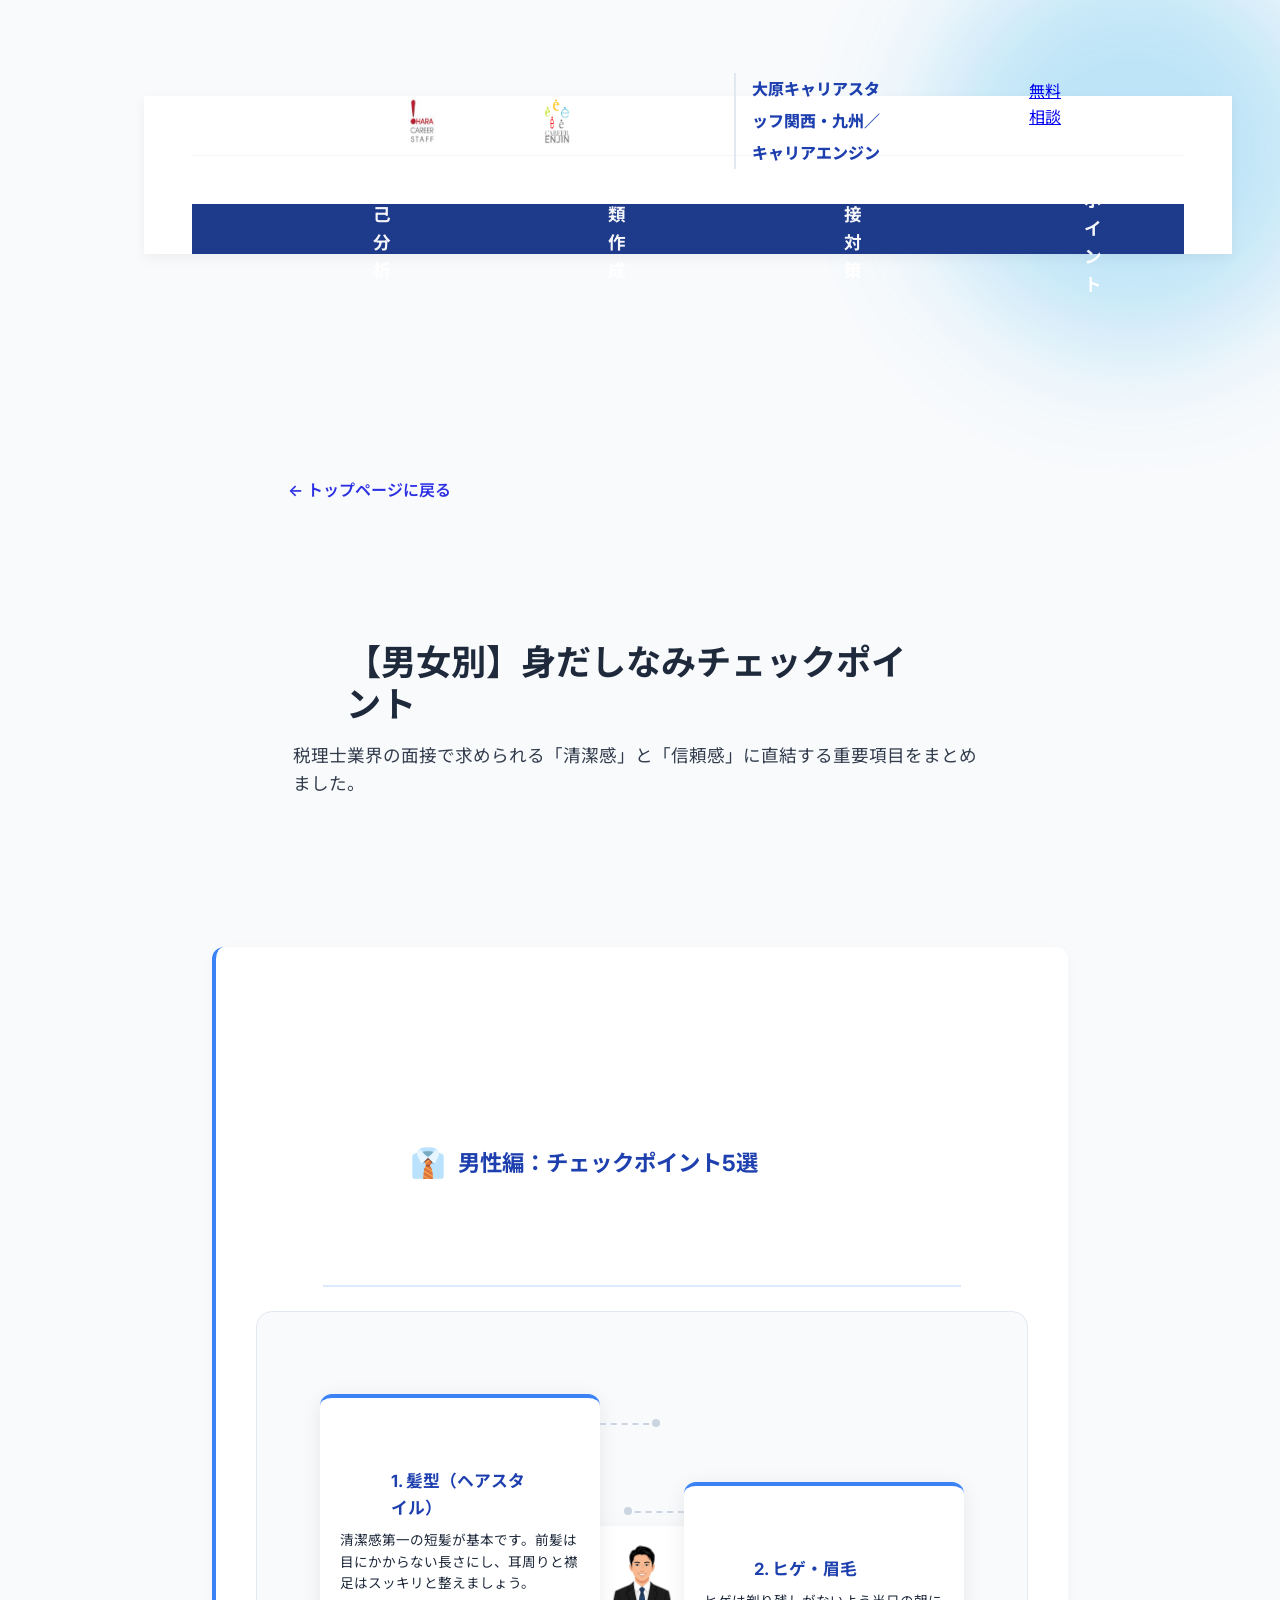
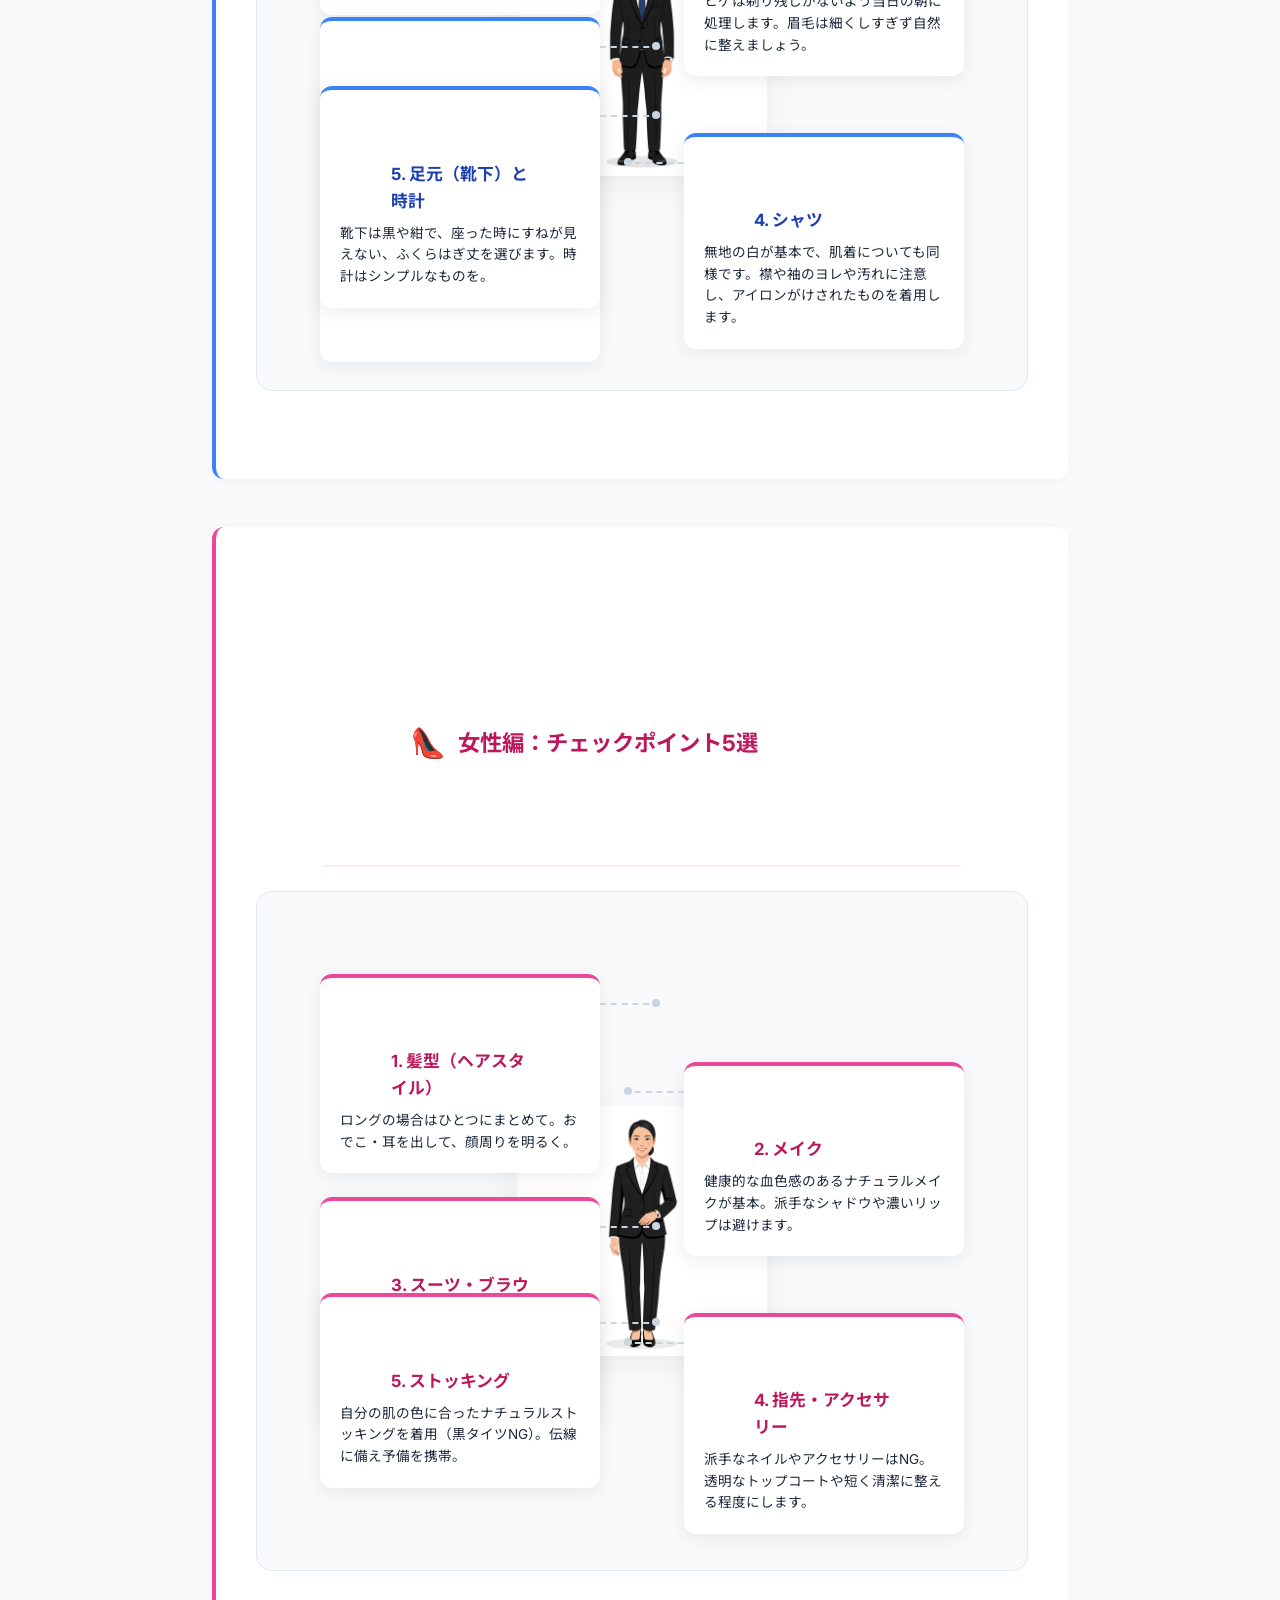
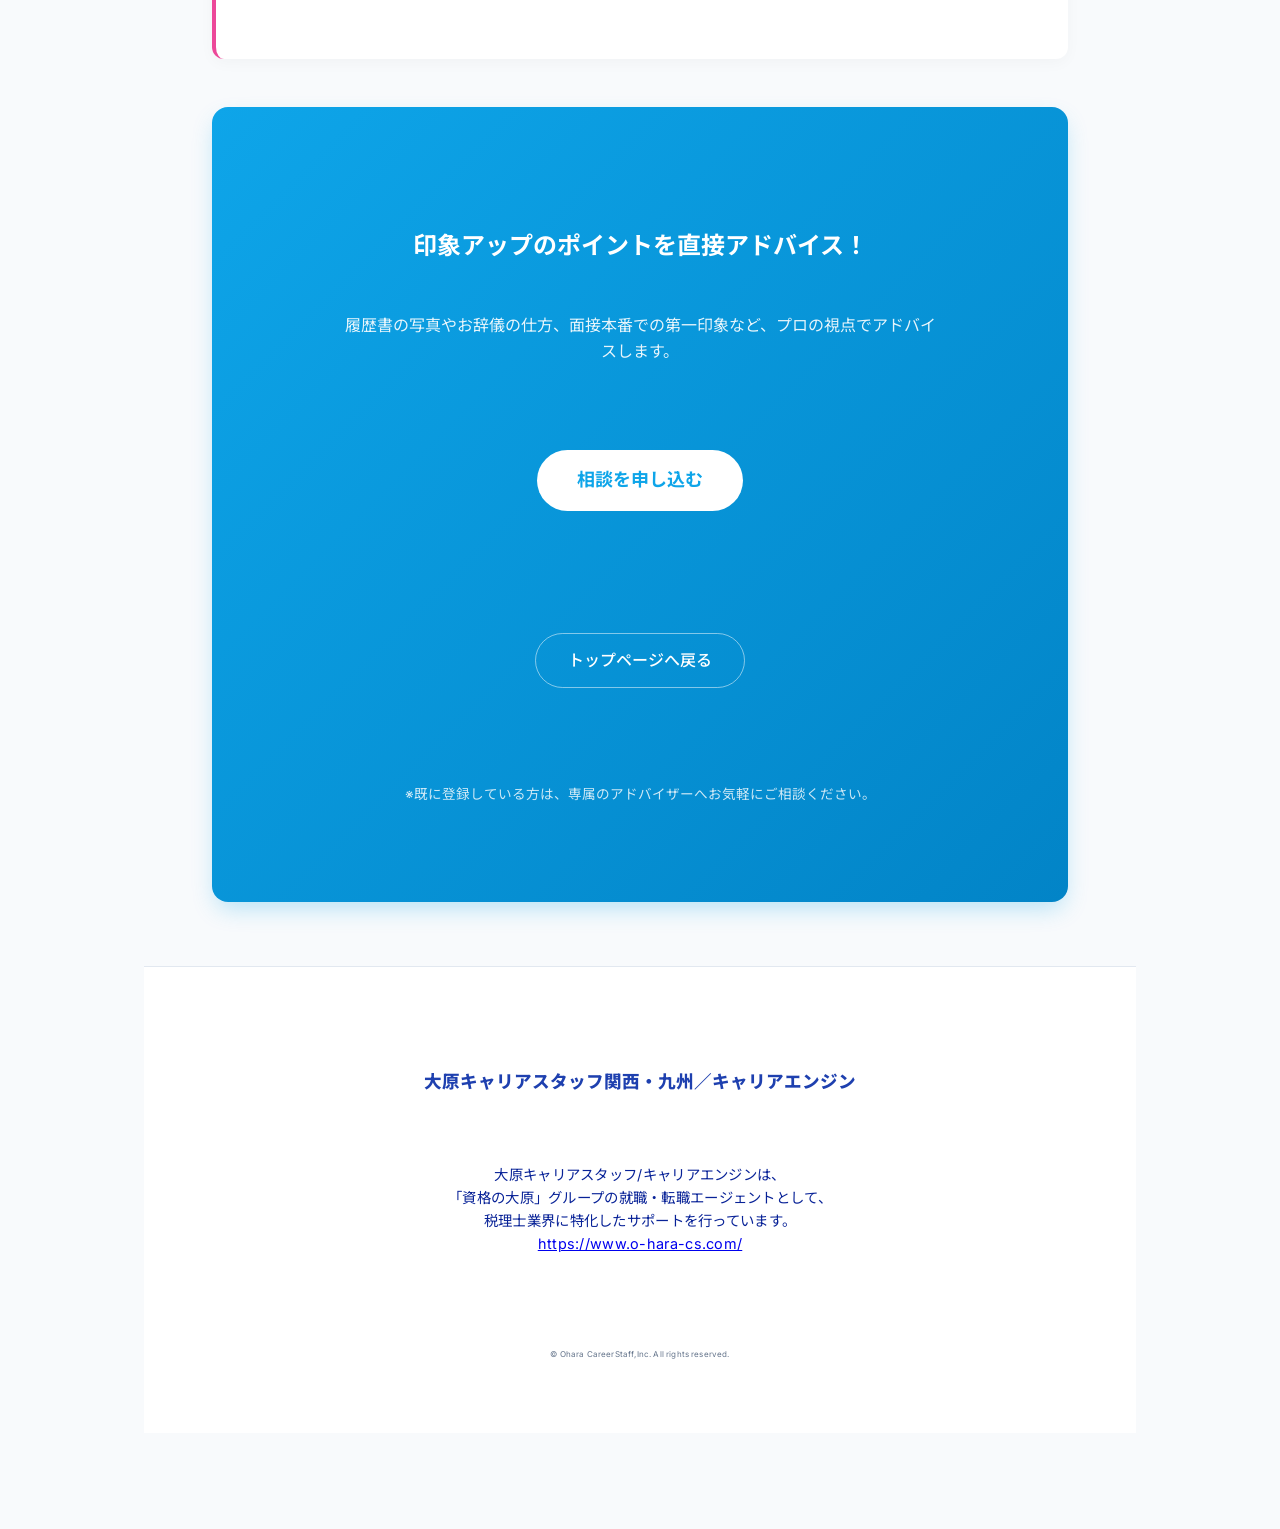
==== grooming.html @ 2c07eebb "Revert "202604161621" This reverts commit e766075e49c76f98f8f8d88856b44c8e5bce821a." ====
<!DOCTYPE html>
<html lang="ja">

<head>
    <meta charset="UTF-8">
    <meta name="viewport" content="width=device-width, initial-scale=1.0">
    <title>男女別の身だしなみチェックポイント | 大原キャリアスタッフ関西・九州／キャリアエンジン</title>
    <link rel="preconnect" href="https://fonts.googleapis.com">
    <link rel="preconnect" href="https://fonts.gstatic.com" crossorigin>
    <link
        href="https://fonts.googleapis.com/css2?family=Inter:wght@400;500;600;700&family=Noto+Sans+JP:wght@400;500;700&display=swap"
        rel="stylesheet">
    <link rel="stylesheet" href="styles.css">
    <style>
        .back-link {
            display: inline-flex;
            align-items: center;
            color: #1619e0;
            text-decoration: none;
            font-weight: 600;
            margin-bottom: 2rem;
            opacity: 0.9;
            transition: opacity 0.2s, transform 0.2s;
        }

        .back-link:hover {
            opacity: 1;
            transform: translateX(-5px);
        }

        .detail-section {
            padding: 2.5rem;
            background: #fff;
            border-radius: 12px;
            margin-bottom: 2rem;
            border-left: 4px solid var(--accent);
            box-shadow: 0 4px 15px rgba(0, 0, 0, 0.03);
            transition: transform 0.3s ease;
        }

        .detail-section:hover {
            transform: translateY(-3px);
            box-shadow: 0 10px 25px rgba(0, 0, 0, 0.05);
        }

        .detail-section h3 {
            font-size: 1.4rem;
            color: var(--primary-dark);
            margin-bottom: 1.5rem;
            border-bottom: 2px solid #f1f5f9;
            padding-bottom: 0.75rem;
            display: flex;
            align-items: center;
        }

        .detail-point {
            margin-bottom: 1.5rem;
            padding: 1.25rem;
            background: #f8fafc;
            border-radius: 8px;
            border: 1px solid #e2e8f0;
        }

        .detail-point h4 {
            color: var(--primary);
            font-size: 1.1rem;
            margin-bottom: 0.5rem;
            display: flex;
            align-items: center;
        }

        .detail-point p {
            font-size: 0.95rem;
            color: var(--text-main);
            margin-bottom: 0;
            line-height: 1.6;
            padding-left: 1.5rem;
        }

        /* Gender Specific Colors */
        .male-section {
            border-left-color: #3b82f6;
        }

        .male-section h3 {
            color: #1e40af;
            border-bottom-color: #dbeafe;
        }

        .male-section .detail-point h4 {
            color: #2563eb;
        }

        .female-section {
            border-left-color: #ec4899;
        }

        .female-section h3 {
            color: #be185d;
            border-bottom-color: #fce7f3;
        }

        .female-section .detail-point h4 {
            color: #db2777;
        }
    </style>
</head>

<body>
    <nav class="navbar">
        <div class="nav-top">
           <div class="nav-container">
                <div class="nav-branding">
                    <a href="index.html" class="nav-logo">
                        <div class="nav-logos">
                           <img src="o-haracs.png" alt="大原キャリアスタッフ" class="header-logo">
                            <img src="career-enjin.png" alt="キャリアエンジン" class="header-logo">
                        </div>
                        <span class="nav-logo-text">大原キャリアスタッフ関西・九州／キャリアエンジン</span>
                    </a>
                </div>
                <div class="nav-actions">
                    <a href="https://www.o-hara-cs.com/system/contact/" class="nav-cta">無料相談</a>
                    <button class="nav-toggle" id="nav-toggle" aria-label="メニューを開く">
                        <span></span>
                        <span></span>
                        <span></span>
                    </button>
                </div>
            </div>
        </div>
        <div class="nav-main-bar">
            <div class="nav-container">
                <ul class="nav-links" id="nav-links">
                    <li><a href="index.html#self-analysis">自己分析</a></li>
                    <li><a href="index.html#document-prep">書類作成</a></li>
                    <li><a href="index.html#interview-prep">面接対策</a></li>
                    <li><a href="index.html#rejection-reasons">NGポイント</a></li>
                </ul>
            </div>
        </div>
        <div class="nav-overlay" id="nav-overlay"></div>
    </nav>

    <header class="hero" style="padding-top: 4rem; padding-bottom: 6rem;">
        <div class="hero-content" style="text-align: left;">
            <a href="index.html" class="back-link">&larr; トップページに戻る</a>
            <h1 style="font-size: 2.2rem;">【男女別】身だしなみチェックポイント</h1>
            <p style="font-size: 1.1rem; opacity: 0.9; margin-top: 1rem;">税理士業界の面接で求められる「清潔感」と「信頼感」に直結する重要項目をまとめました。</p>
        </div>
        <div class="hero-bg-shapes">
            <div class="shape shape-1" style="background: rgba(14, 165, 233, 0.25);"></div>
        </div>
    </header>

    <main class="container">

        <!-- Male Grooming Section -->
        <section class="detail-section male-section fade-in">
            <h3><span style="font-size: 1.8rem; margin-right: 0.75rem;">👔</span> 男性編：チェックポイント5選</h3>

            <div class="grooming-diagram-container">
                <div class="grooming-diagram-image">
                    <img src="images/male_grooming.png" alt="男性の身だしなみ">
                </div>

                <div class="diagram-point male-point point-left m-hair">
                    <h4>1. 髪型（ヘアスタイル）</h4>
                    <p>清潔感第一の短髪が基本です。前髪は目にかからない長さにし、耳周りと襟足はスッキリと整えましょう。</p>
                </div>

                <div class="diagram-point male-point point-right m-face">
                    <h4>2. ヒゲ・眉毛</h4>
                    <p>ヒゲは剃り残しがないよう当日の朝に処理します。眉毛は細くしすぎず自然に整えましょう。</p>
                </div>

                <div class="diagram-point male-point point-left m-suit">
                    <h4>3. スーツ・ネクタイ</h4>
                    <p>紺やグレーの落ち着いた色。ネクタイは青系やエンジ系を選ぶと真面目な印象を与えられます。<br>
                        <small
                            style="color: #475569; display: block; margin-top: 0.5rem; border-top: 1px dashed #cbd5e1; padding-top: 0.5rem;">※「クールビズ可」の場合、ノーネクタイでもOKですが、念のためジャケットは手に持って訪問するのが無難です。</small>
                    </p>
                </div>

                <div class="diagram-point male-point point-right m-shirt">
                    <h4>4. シャツ</h4>
                    <p>無地の白が基本で、肌着についても同様です。襟や袖のヨレや汚れに注意し、アイロンがけされたものを着用します。</p>
                </div>

                <div class="diagram-point male-point point-left m-shoes">
                    <h4>5. 足元（靴下）と時計</h4>
                    <p>靴下は黒や紺で、座った時にすねが見えない、ふくらはぎ丈を選びます。時計はシンプルなものを。</p>
                </div>
            </div>
        </section>

        <!-- Female Grooming Section -->
        <section class="detail-section female-section fade-in">
            <h3><span style="font-size: 1.8rem; margin-right: 0.75rem;">👠</span> 女性編：チェックポイント5選</h3>

            <div class="grooming-diagram-container">
                <div class="grooming-diagram-image">
                    <img src="images/female_grooming.png" alt="女性の身だしなみ">
                </div>

                <div class="diagram-point female-point point-left f-hair">
                    <h4>1. 髪型（ヘアスタイル）</h4>
                    <p>ロングの場合はひとつにまとめて。おでこ・耳を出して、顔周りを明るく。</p>
                </div>

                <div class="diagram-point female-point point-right f-makeup">
                    <h4>2. メイク</h4>
                    <p>健康的な血色感のあるナチュラルメイクが基本。派手なシャドウや濃いリップは避けます。</p>
                </div>

                <div class="diagram-point female-point point-left f-suit">
                    <h4>3. スーツ・ブラウス</h4>
                    <p>黒、紺、グレー系。ブラウスは白の無地で、お辞儀の際に胸元が開きすぎないよう注意します。</p>
                </div>

                <div class="diagram-point female-point point-right f-hands">
                    <h4>4. 指先・アクセサリー</h4>
                    <p>派手なネイルやアクセサリーはNG。透明なトップコートや短く清潔に整える程度にします。</p>
                </div>

                <div class="diagram-point female-point point-left f-shoes">
                    <h4>5. ストッキング</h4>
                    <p>自分の肌の色に合ったナチュラルストッキングを着用（黒タイツNG）。伝線に備え予備を携帯。</p>
                </div>
            </div>
        </section>

        <div class="cta-section fade-in" style="margin-top: 3rem;">
            <div class="cta-content">
                <h3>印象アップのポイントを直接アドバイス！</h3>
                <p>履歴書の写真やお辞儀の仕方、面接本番での第一印象など、プロの視点でアドバイスします。</p>
                <div class="cta-button-group">
                    <a href="https://www.o-hara-cs.com/system/contact/" class="cta-button"
                        style="text-decoration: none; display: inline-block;">相談を申し込む</a>
                    <a href="index.html" class="cta-button-subtle">トップページへ戻る</a>
                </div>
                <p style="font-size: 0.85rem; margin-top: 1.25rem; opacity: 0.8;">※既に登録している方は、専属のアドバイザーへお気軽にご相談ください。</p>
            </div>
        </div>
    </main>

    <footer class="site-footer">
        <div class="footer-content">
            <a href="index.html" class="footer-logo">大原キャリアスタッフ関西・九州／キャリアエンジン</a>
            <p class="message">大原キャリアスタッフ/キャリアエンジンは、<br>
                「資格の大原」グループの就職・転職エージェントとして、<br>
                税理士業界に特化したサポートを行っています。<br>
                <a href="https://www.o-hara-cs.com/">https://www.o-hara-cs.com/</a></p>
                <br>
            <p class="copyright">&copy; Ohara CareerStaff,Inc. All rights reserved.</p>
        </div>
    </footer>

    <script>
        document.addEventListener('DOMContentLoaded', () => {
            // Navigation Toggle Logic
            const navToggle = document.getElementById('nav-toggle');
            const navLinks = document.getElementById('nav-links');
            const navOverlay = document.getElementById('nav-overlay');

            const toggleMenu = () => {
                navToggle.classList.toggle('active');
                navLinks.classList.toggle('active');
                navOverlay.classList.toggle('active');
                document.body.style.overflow = navLinks.classList.contains('active') ? 'hidden' : '';
            };

            if (navToggle) {
                navToggle.addEventListener('click', toggleMenu);
                navOverlay.addEventListener('click', toggleMenu);

                document.querySelectorAll('.nav-links a').forEach(link => {
                    link.addEventListener('click', () => {
                        if (navLinks.classList.contains('active')) {
                            toggleMenu();
                        }
                    });
                });
            }

            const observerOptions = { root: null, rootMargin: '0px', threshold: 0.1 };
            const observer = new IntersectionObserver((entries, observer) => {
                entries.forEach(entry => {
                    if (entry.isIntersecting) {
                        entry.target.classList.add('visible');
                        observer.unobserve(entry.target);
                    }
                });
            }, observerOptions);

            document.querySelectorAll('.fade-in').forEach(element => {
                observer.observe(element);
            });
        });
    </script>
</body>

</html>
---- styles.css ----
:root {
    --primary: #1e3a8a;
    /* Deep Blue */
    --primary-light: #3b82f6;
    --primary-dark: #1e40af;
    --secondary: #f1f5f9;
    --text-main: #1e293b;
    --text-muted: #64748b;
    --bg-color: #f8fafc;
    --card-bg: #ffffff;
    --accent: #0ea5e9;
    /* Sky Blue */
    --accent-hover: #0284c7;
    --nav-height: 70px;
    --nav-bg: rgba(255, 255, 255, 0.9);
}

html {
    scroll-behavior: smooth;
    scroll-padding-top: 140px;
}

* {
    /* margin: 0; */
    margin: 3em;
    padding: 0;
    box-sizing: border-box;
}

body {
    font-family: 'Inter', 'Noto Sans JP', sans-serif;
    background-color: var(--bg-color);
    color: var(--text-main);
    line-height: 1.6;
    overflow-x: hidden;
}

/* Navigation */
.navbar {
    position: sticky;
    top: 0;
    width: 100%;
    z-index: 1000;
    background: white;
    box-shadow: 0 4px 12px rgba(0, 0, 0, 0.05);
}

.nav-top {
    background: var(--nav-bg);
    backdrop-filter: blur(12px);
    -webkit-backdrop-filter: blur(12px);
    border-bottom: 1px solid rgba(226, 232, 240, 0.4);
    height: 60px;
}

.nav-container {
    width: 100%;
    max-width: 1200px;
    width: 100%;
    margin: 0 auto;
    padding: 0 1.5rem;
    height: 50px;
    display: flex;
    justify-content: space-between;
    align-items: center;
}

.nav-actions {
    display: flex;
    align-items: center;
    gap: 1rem;
    margin-left: auto;
}

.nav-main-bar {
    background: var(--primary);
}

.nav-branding {
    display: flex;
    align-items: center;
    flex: 0 1 auto;
}

.nav-cta {
    margin-left: auto;
    /* font-size: 0.8rem; */
}

.nav-logo {
    display: flex;
    align-items: center;
    gap: 1.25rem;
    font-size: 1rem;
    font-weight: 800;
    color: var(--primary-dark);
    text-decoration: none;
    letter-spacing: 0em;
    line-height: 2;
}

.nav-logo-text {
    border-left: 2px solid #e2e8f0;
    padding-left: 1rem;
}

@media (max-width: 480px) {
    .nav-logo {
        font-size: 0.4rem;
        white-space: normal;
        line-height: 1.2;
    }
}

.nav-links {
    display: flex;
    justify-content: space-between;
    /* これが「均等配置」のキモです */
    width: 100%;
    /* 親要素の幅いっぱいに広げます */
    padding: 0;
    /* 余計な余白があればリセット */
    list-style: none;
    align-items: center;
}

.nav-links li {
    flex: 1;
    /* 各項目が同じ幅を分け合います */
    text-align: center;
    /* 文字を各エリアの真ん中に寄せます */
}

.nav-links a {
    text-decoration: none;
    color: white;
    font-size: 0.2rem;
    font-weight: 700;
    padding: 0.8rem 0;
    transition: all 0.2s;
    opacity: 0.95;
    display: block;
}

.nav-links a:hover {
    color: var(--accent);
    opacity: 1;
}

.nav-cta {
    background: #f8fafc color: #0ea5e9;
    /* padding: 0.3rem 1.25rem; */
    padding: 0;
    /* border-radius: 9999px; */
    opacity: 1;
    /* box-shadow: 0 4px 12px rgba(196, 215, 224, 0.2); */
}

.nav-cta:hover {
    background: var(--accent-hover);
    transform: translateY(-1px);
    box-shadow: 0 6px 15px rgba(14, 165, 233, 0.3);
}

.nav-logos {
    display: flex;
    align-items: center;
    gap: 0.75rem;
}

.header-logo {
    height: 48px;
    width: auto;
    object-fit: contain;
}

@media (max-width: 900px) {
    .nav-branding {
        padding: 8px 0;
    }

    .nav-logo {
        flex-direction: column;
        align-items: flex-start;
        gap: 0.5rem;
        font-size: 0.9rem;
    }

    .nav-logo-text {
        border-left: none;
        padding-left: 0;
        line-height: 1.3;
    }

    .header-logo {
        height: 32px;
    }

    .nav-links {
        gap: 1.5rem;
        justify-content: flex-start;
        overflow-x: auto;
        white-space: nowrap;
        padding: 0 1rem;
        -webkit-overflow-scrolling: touch;
        scrollbar-width: none;
    }

    .nav-links::-webkit-scrollbar {
        display: none;
    }

    .nav-links a {
        font-size: 0.1rem;
        padding: 0.5rem 0;
    }
}

/* Mobile Toggle */
.nav-toggle {
    display: none;
    background: none;
    border: none;
    cursor: pointer;
    padding: 0.5rem;
    z-index: 1100;
}

.nav-toggle span {
    display: block;
    width: 24px;
    height: 2px;
    background-color: var(--primary-dark);
    margin: 5px 0;
    transition: all 0.3s ease;
}

.nav-toggle.active span:nth-child(1) {
    transform: translateY(7px) rotate(45deg);
}

.nav-toggle.active span:nth-child(2) {
    opacity: 0;
}

.nav-toggle.active span:nth-child(3) {
    transform: translateY(-7px) rotate(-45deg);
}

@media (max-width: 900px) {
    .nav-toggle {
        display: none;
        /* Hide toggle since nav is persistent */
    }

    .nav-links {
        /* Reset drawer styles to allow horizontal bar */
        position: static;
        width: 100%;
        max-width: none;
        height: auto;
        background: transparent;
        flex-direction: row;
        box-shadow: none;
        padding: 0;
        gap: 1.5rem;
        opacity: 1;
        transform: none;
        transition: none;
    }

    .nav-links li {
        width: auto;
        margin: 0;
        opacity: 1;
        transform: none;
    }
}

.site-intro-label {
    display: inline-block;
    background: #eff6ff;
    color: #1e3a8a;
    /* 変数を使わずに直接色を入れてみて動くか試す */
    padding: 0.5rem 1.25rem;
    border-radius: 999px;
    /* ここに閉じカッコ } があるか確認！ */
}

/* Staggered animation for links */
.nav-links.active li:nth-child(1) {
    transition-delay: 0.1s;
}

.nav-links.active li:nth-child(2) {
    transition-delay: 0.15s;
}

.nav-links.active li:nth-child(3) {
    transition-delay: 0.2s;
}

.nav-links.active li:nth-child(4) {
    transition-delay: 0.25s;
}

.nav-links.active li:nth-child(5) {
    transition-delay: 0.3s;
}

.nav-links a {
    font-size: 1.1rem;
    display: block;
    padding: 0.5rem;
}

.nav-cta {
    display: inline-block;
    margin-top: 1rem;
}

.nav-overlay {
    position: fixed;
    top: 0;
    left: 0;
    width: 100%;
    height: 100vh;
    background: rgba(15, 23, 42, 0.5);
    backdrop-filter: blur(4px);
    opacity: 0;
    visibility: hidden;
    transition: all 0.3s ease;
    z-index: 1040;
}

.nav-overlay.active {
    opacity: 1;
    visibility: visible;
}
}

/* Hero Section */
.hero {
    position: relative;
    background: linear-gradient(135deg, var(--primary) 0%, #1e293b 100%);
    color: white;
    padding: 40rem 2rem；
        /* Increased significantly to 18rem to fully clear header */
        text-align: center;
    overflow: hidden;
    padding-top: 40rem !important;
    padding-bottom: 20rem !important;
}

.hero-content {
    position: relative;
    z-index: 2;
    max-width: 800px;
    margin: 0 auto;
    text-align: center;
    padding-top: 4rem
}

.badge {
    display: inline-block;
    background: rgba(255, 255, 255, 0.15);
    backdrop-filter: blur(10px);
    padding: 0.5rem 1rem;
    border-radius: 9999px;
    font-size: 0.875rem;
    font-weight: 600;
    margin-bottom: 1.5rem;
    letter-spacing: 0.05em;
    border: 1px solid rgba(255, 255, 255, 0.2);
}

.hero h1 {
    font-size: 2.8rem;
    font-weight: 700;
    margin-bottom: 0.75rem;
    line-height: 1.2;
}

.hero-subtitle {
    font-size: 1.15rem;
    font-weight: 500;
    opacity: 0.95;
    max-width: 800px;
    margin: 0 auto;
    letter-spacing: 0.02em;
}

.site-intro-section {
    background: var(--card-bg);
    border-radius: 20px;
    padding: 3rem 3rem;
    margin-bottom: 4rem;
    margin-top: 4rem;
    box-shadow: 0 20px 40px -15px rgba(15, 23, 42, 0.08);
    border: 1px solid #e2e8f0;
    text-align: left;
    position: relative;
    overflow: hidden;
}

.site-intro-header {
    margin-bottom: 2.5rem;
}

.site-intro-label {
    display: inline-block;
    background: #eff6ff;
    color: var(--primary-dark);
    padding: 0.5rem 1.25rem;
    border-radius: 9999px;
    font-size: 0.8rem;
    font-weight: 700;
    text-transform: uppercase;
    letter-spacing: 0.15em;
    border: 1px solid #dbeafe;
}

.site-intro-container {
    display: flex;
    align-items: center;
    gap: 4rem;
}

.site-intro-illustration {
    flex: 1;
    position: relative;
    display: flex;
    justify-content: center;
    align-items: center;
}

.site-intro-illustration img {
    max-width: 100%;
    height: auto;
    position: relative;
    z-index: 2;
    filter: drop-shadow(0 10px 20px rgba(0, 0, 0, 0.05));
    border-radius: 12px;
}

.intro-deco-circle {
    position: absolute;
    width: 100%;
    height: 100%;
    background: radial-gradient(circle, rgba(14, 165, 233, 0.12) 0%, rgba(14, 165, 233, 0) 70%);
    border-radius: 50%;
    z-index: 1;
    transform: scale(1.5);
}

.site-intro-body {
    flex: 1.5;
}

.site-intro-heading {
    font-size: 1.6rem;
    font-weight: 800;
    color: var(--primary-dark);
    margin-bottom: 1.25rem;
    line-height: 1.4;
}

.site-intro-text {
    font-size: 0.95rem;
    line-height: 1.8;
    color: var(--text-main);
}

.hero-bg-shapes .shape {
    position: absolute;
    border-radius: 50%;
    filter: blur(60px);
    z-index: 1;
}

.shape-1 {
    background: rgba(59, 130, 246, 0.25);
    /* Chart Blue */
    width: 400px;
    height: 400px;
    top: -100px;
    right: -100px;
}

.shape-2 {
    background: rgba(249, 115, 22, 0.2);
    /* Chart Orange */
    width: 300px;
    height: 300px;
    bottom: -50px;
    left: -50px;
}

/* Container */
.container {
    max-width: 1000px;
    /* Widened slightly for balance */
    margin: -3rem auto 4rem;
    /* Reduced overlap to -3rem to clear hero text */
    padding: 0 1.5rem;
    position: relative;
    z-index: 10;
}

/* Cards */
.card {
    background: var(--card-bg);
    border-radius: 12px;
    padding: 2.5rem;
    margin-bottom: 2rem;
    box-shadow: 0 4px 20px rgba(15, 23, 42, 0.05);
    border: 1px solid #e2e8f0;
    transition: transform 0.3s ease, box-shadow 0.3s ease;
}

.card:hover {
    transform: translateY(-5px);
    box-shadow: 0 20px 25px -5px rgba(0, 0, 0, 0.1), 0 10px 10px -5px rgba(0, 0, 0, 0.04);
}

.card-header {
    display: flex;
    align-items: center;
    margin-bottom: 1rem;
}

.icon-wrapper {
    background: var(--secondary);
    width: 48px;
    height: 48px;
    border-radius: 12px;
    display: flex;
    align-items: center;
    justify-content: center;
    margin-right: 1rem;
    color: var(--primary);
}

.icon-wrapper svg {
    width: 24px;
    height: 24px;
}

.card h2 {
    font-size: 1.5rem;
    font-weight: 700;
    color: var(--primary-dark);
}

.section-desc {
    color: var(--text-muted);
    margin-bottom: 2rem;
    font-size: 1.05rem;
}

/* Steps (Self Analysis) */
.steps {
    display: flex;
    flex-direction: column;
    gap: 1.5rem;
}

.step {
    padding-left: 1.5rem;
    border-left: 3px solid var(--primary-light);
}

.step h3 {
    font-size: 1.125rem;
    color: var(--text-main);
    margin-bottom: 0.5rem;
}

/* Process Flow Diagram (Infographic Style) */
/* Chevron Process Flow Diagram */
.chevron-wrapper {
    background: #ffffff;
    border: 1px solid #e2e8f0;
    border-radius: 12px;
    padding: 2.5rem 1.5rem;
    margin-bottom: 2rem;
    text-align: center;
}

.diagram-title {
    font-size: 1.1rem;
    color: var(--text-main);
    margin-bottom: 2rem;
    font-weight: 700;
}

.chevron-container {
    display: flex;
    max-width: 900px;
    margin: 0 auto;
    gap: 4px;
    /* White gap between steps */
}

.chev-step {
    flex: 1;
    display: flex;
    flex-direction: column;
    justify-content: flex-start;
    padding: 2.5rem 1.25rem 2rem 2.25rem;
    color: white;
    text-align: left;
    clip-path: polygon(calc(100% - 20px) 0, 100% 50%, calc(100% - 20px) 100%, 0 100%, 20px 50%, 0 0);
    min-height: 180px;
}

.chev-step:first-child {
    clip-path: polygon(calc(100% - 20px) 0, 100% 50%, calc(100% - 20px) 100%, 0 100%, 0 0);
    padding-left: 2rem;
}

.chev-step:last-child {
    clip-path: polygon(100% 0, 100% 50%, 100% 100%, 0 100%, 20px 50%, 0 0);
    padding-right: 2rem;
}

.chev-label {
    font-size: 0.75rem;
    font-weight: 700;
    letter-spacing: 2px;
    opacity: 0.9;
    margin-bottom: 8px;
    text-transform: uppercase;
    font-family: Arial, sans-serif;
}

.chev-title {
    font-size: 1.05rem;
    font-weight: 700;
    margin-bottom: 12px;
    line-height: 1.3;
}

.chev-desc {
    font-size: 0.8rem;
    line-height: 1.5;
    opacity: 0.95;
}

/* Future Vision Card */
.future-vision-card {
    background: #f8fafc;
    border-left: 4px solid var(--primary);
    border-radius: 8px;
    padding: 1.5rem;
    box-shadow: 0 2px 4px rgba(0, 0, 0, 0.05);
    margin-top: 0.5rem;
}

.future-header h4 {
    color: var(--primary-dark);
    font-size: 1rem;
    font-weight: 700;
    margin-bottom: 0.75rem;
}

.future-body p {
    font-size: 0.95rem;
    color: var(--text-main);
    margin-bottom: 0;
}

.mt-diagram {
    margin-top: 2rem;
}

/* Document Cards Diagram */
.doc-cards-container {
    display: grid;
    grid-template-columns: repeat(3, 1fr);
    gap: 1.5rem;
}

.doc-card {
    background: white;
    border-top: 5px solid var(--primary-light);
    border-radius: 12px;
    padding: 2rem 1.5rem;
    text-align: center;
    box-shadow: 0 4px 15px rgba(0, 0, 0, 0.03);
    transition: transform 0.3s ease;
}

.doc-card.highlight {
    border-top-color: var(--accent);

}

.doc-card:hover {
    transform: translateY(-5px);
}

.doc-icon {
    font-size: 2.5rem;
    margin-bottom: 1rem;
}

.doc-card h4 {
    font-size: 1.1rem;
    color: var(--primary-dark);
    margin-bottom: 0.75rem;
}

.doc-card p {
    font-size: 0.85rem;
    color: var(--text-muted);
    line-height: 1.5;
}

.doc-sublist {
    list-style: none;
    text-align: left;
    font-size: 0.8rem;
    color: var(--text-main);
    padding: 0;
}

.doc-sublist li {
    margin-bottom: 6px;
    position: relative;
    padding-left: 14px;
}

.doc-sublist li::before {
    content: "•";
    color: var(--accent);
    position: absolute;
    left: 0;
    font-weight: bold;
}

/* Grooming Checklist Box */
.grooming-box {
    background: #f8fafc;
    border: 1px solid #e2e8f0;
    border-left: 4px solid var(--accent);
    border-radius: 8px;
    padding: 1.5rem;
    margin-bottom: 2rem;
}

.grooming-header {
    display: flex;
    align-items: center;
    gap: 0.75rem;
    margin-bottom: 0.5rem;
}

.grooming-icon {
    font-size: 1.5rem;
}

.grooming-header h3 {
    font-size: 1.15rem;
    font-weight: 700;
    color: var(--primary-dark);
    margin: 0;
}

.grooming-desc {
    font-size: 0.9rem;
    color: var(--text-muted);
    margin-bottom: 1.25rem;
}

.grooming-list {
    list-style: none;
    padding: 0;
    margin: 0;
    display: flex;
    flex-direction: column;
    gap: 0.75rem;
}

.grooming-list li {
    display: flex;
    flex-direction: column;
    background: white;
    padding: 0.75rem 1rem;
    border-radius: 6px;
    border: 1px solid #f1f5f9;
    box-shadow: 0 1px 3px rgba(0, 0, 0, 0.02);
}

.grooming-list li strong {
    color: var(--primary);
    font-size: 0.95rem;
    margin-bottom: 0.25rem;
}

.grooming-list li span {
    font-size: 0.85rem;
    color: var(--text-main);
    line-height: 1.5;
}

/* Grooming Diagram Layout (For grooming.html) */
.grooming-diagram-container {
    position: relative;
    max-width: 900px;
    margin: 0 auto 3rem;
    display: flex;
    justify-content: center;
    background: #f8fafc;
    border-radius: 16px;
    padding: 3rem 0;
    min-height: 680px;
    border: 1px solid #e2e8f0;
    overflow: hidden;
}

.grooming-diagram-image {
    position: relative;
    z-index: 1;
    width: 250px;
    display: flex;
    justify-content: center;
    align-items: center;
}

.grooming-diagram-image img {
    max-width: 100%;
    height: auto;
    filter: drop-shadow(0 10px 15px rgba(0, 0, 0, 0.05));
}

.diagram-point {
    position: absolute;
    width: 280px;
    background: white;
    padding: 1.25rem;
    border-radius: 12px;
    box-shadow: 0 4px 20px rgba(0, 0, 0, 0.08);
    z-index: 2;
    border-top: 4px solid;
    transition: transform 0.2s;
}

.diagram-point:hover {
    transform: translateY(-2px);
    z-index: 3;
}

.male-point {
    border-top-color: #3b82f6;
}

.female-point {
    border-top-color: #ec4899;
}

.diagram-point h4 {
    font-size: 1.05rem;
    margin-bottom: 0.5rem;
    font-weight: 700;
}

.male-point h4 {
    color: #1e40af;
}

.female-point h4 {
    color: #be185d;
}

.diagram-point p {
    font-size: 0.85rem;
    line-height: 1.6;
    color: var(--text-main);
    margin: 0;
}

/* Connecting Dashed Lines */
.diagram-point::before {
    content: '';
    position: absolute;
    width: 60px;
    height: 0;
    border-top: 2px dashed #cbd5e1;
    top: 25px;
}

.point-left::before {
    right: -60px;
}

.point-right::before {
    left: -60px;
}

.diagram-point::after {
    content: '';
    position: absolute;
    width: 8px;
    height: 8px;
    border-radius: 50%;
    background: #cbd5e1;
    top: 21px;
}

.point-left::after {
    right: -60px;
}

.point-right::after {
    left: -60px;
}

/* Specific Positions */
/* Male */
.m-hair {
    top: 5%;
    left: 2%;
}

.m-face {
    top: 18%;
    right: 2%;
}

.m-suit {
    top: 38%;
    left: 2%;
}

.m-shirt {
    top: 55%;
    right: 2%;
}

.m-shoes {
    bottom: 5%;
    left: 2%;
}

/* Female */
.f-hair {
    top: 5%;
    left: 2%;
}

.f-makeup {
    top: 18%;
    right: 2%;
}

.f-suit {
    top: 38%;
    left: 2%;
}

.f-hands {
    top: 55%;
    right: 2%;
}

.f-shoes {
    bottom: 5%;
    left: 2%;
}

/* Mobile fallback */
@media (max-width: 850px) {
    .grooming-diagram-container {
        flex-direction: column;
        align-items: center;
        padding: 2rem 1.5rem;
        min-height: auto;
    }

    .grooming-diagram-image {
        width: 200px;
        margin-bottom: 2rem;
    }

    .diagram-point {
        position: static;
        width: 100%;
        margin-bottom: 1rem;
    }

    .diagram-point::before,
    .diagram-point::after {
        display: none;
    }
}

/* Interview Chat Diagram */
.chat-diagram {
    display: flex;
    flex-direction: column;
    gap: 1.2rem;
    background: #f1f5f9;
    padding: 2rem;
    border-radius: 16px;
}

.chat-row {
    display: flex;
    width: 100%;
}

.chat-row.right {
    justify-content: flex-end;
    margin-bottom: 0.5rem;
}

.chat-bubble {
    max-width: 85%;
    padding: 1rem 1.25rem;
    border-radius: 16px;
    display: flex;
    align-items: flex-start;
    box-shadow: 0 2px 8px rgba(0, 0, 0, 0.04);
}

.q-bubble {
    background: white;
    border-bottom-left-radius: 4px;
}

.a-bubble {
    background: var(--primary-light);
    color: white;
    border-bottom-right-radius: 4px;
}

.chat-label {
    font-weight: 700;
    margin-right: 0.75rem;
    font-size: 1.2rem;
    line-height: 1;
}

.q-bubble .chat-label {
    color: var(--primary);
}

.a-bubble .chat-label {
    color: #e0f2fe;
}

.chat-text {
    font-size: 0.95rem;
    line-height: 1.5;
}

.chat-text small {
    opacity: 0.8;
    font-size: 0.75rem;
    display: block;
    margin-top: 2px;
}

/* Rejection List (Failure reasons) */
.border-warning {
    border-top: 4px solid #f59e0b;
}

.warning-icon {
    background: #fef3c7;
    color: #d97706;
}

.warning-icon svg {
    width: 28px;
    height: 28px;
}

.ng-cards-container {
    display: flex;
    flex-wrap: wrap;
    justify-content: center;
    gap: 1.5rem;
    margin-top: 1.5rem;
}

.ng-card {
    background: #fffbeb;
    border: 2px dashed #fcd34d;
    border-radius: 16px;
    padding: 1.5rem 1.5rem 2rem;
    width: calc(33.333% - 1rem);
    min-width: 250px;
    position: relative;
    overflow: hidden;
    box-shadow: 0 4px 6px rgba(0, 0, 0, 0.02);
    transition: transform 0.3s;
    text-align: left;
}

.ng-card:hover {
    transform: scale(1.03);
    box-shadow: 0 8px 15px rgba(245, 158, 11, 0.1);
}

.ng-watermark {
    position: absolute;
    bottom: -15px;
    right: -5px;
    font-size: 6rem;
    font-weight: 900;
    color: rgba(251, 191, 36, 0.15);
    transform: rotate(-10deg);
    pointer-events: none;
    line-height: 1;
}

.ng-icon {
    font-size: 2.2rem;
    margin-bottom: 0.75rem;
    display: inline-block;
    background: white;
    padding: 0.5rem;
    border-radius: 12px;
    box-shadow: 0 2px 4px rgba(0, 0, 0, 0.05);
}

.ng-card h4 {
    color: #b45309;
    font-size: 1.05rem;
    margin-bottom: 0.75rem;
    border-bottom: 1px solid #fde68a;
    padding-bottom: 0.5rem;
    font-weight: 700;
}

.ng-card p {
    font-size: 0.85rem;
    color: #78350f;
    line-height: 1.6;
    position: relative;
    z-index: 2;
}

/* CTA Section */
.cta-section {
    background: linear-gradient(135deg, var(--accent) 0%, #0284c7 100%);
    color: white;
    border-radius: 16px;
    padding: 3rem 2rem;
    text-align: center;
    box-shadow: 0 10px 25px -5px rgba(14, 165, 233, 0.3);
}

.cta-content h3 {
    font-size: 1.5rem;
    margin-bottom: 1rem;
}

.cta-content p {
    margin-bottom: 2rem;
    opacity: 0.9;
    max-width: 600px;
    margin-left: auto;
    margin-right: auto;
}

.cta-button-group {
    display: flex;
    flex-wrap: wrap;
    justify-content: center;
    gap: 1.25rem;
    margin-top: 0.5rem;
}

.cta-button {
    background: white;
    color: var(--accent);
    border: none;
    padding: 1rem 2.5rem;
    font-size: 1.125rem;
    font-weight: 700;
    border-radius: 9999px;
    cursor: pointer;
    transition: transform 0.2s, box-shadow 0.2s;
    font-family: inherit;
}

.cta-button:hover {
    transform: translateY(-3px);
    box-shadow: 0 8px 20px rgba(0, 0, 0, 0.2);
}

.cta-button-subtle {
    background: transparent;
    color: white;
    border: 1px solid rgba(255, 255, 255, 0.5);
    padding: 0.85rem 2rem;
    font-size: 1rem;
    font-weight: 500;
    border-radius: 9999px;
    cursor: pointer;
    transition: all 0.2s ease;
    font-family: inherit;
    text-decoration: none;
    display: inline-flex;
    align-items: center;
    justify-content: center;
}

.cta-button-subtle:hover {
    background: rgba(255, 255, 255, 0.12);
    border-color: white;
    transform: translateY(-2px);
}

.action-btn {
    background: var(--accent);
    color: white !important;
    padding: 0.6rem 1.25rem;
    border-radius: 9999px;
    font-weight: 600;
    font-size: 0.95rem;
    text-decoration: none;
    display: inline-flex;
    align-items: center;
    justify-content: center;
    box-shadow: 0 4px 12px rgba(14, 165, 233, 0.2);
    transition: all 0.2s ease;
}

.action-btn:hover {
    background: var(--accent-hover);
    transform: translateY(-2px);
    box-shadow: 0 6px 15px rgba(14, 165, 233, 0.3);
}

.action-btn svg {
    margin-right: 0.4rem;
    width: 20px;
    height: 20px;
}

/* Animations */
.fade-in {
    opacity: 0;
    transform: translateY(20px);
    transition: opacity 0.6s ease-out, transform 0.6s ease-out;
}

.fade-in.visible {
    opacity: 1;
    transform: translateY(0);
}

/* Title Links */
.title-link {
    color: inherit;
    text-decoration: none;
    display: inline-flex;
    align-items: center;
    transition: color 0.2s ease;
}

.title-link:hover {
    color: var(--primary-light);
}

.title-link .link-hint {
    font-size: 0.9rem;
    font-weight: 600;
    color: var(--accent);
    margin-left: 1rem;
    padding: 0.25rem 0.8rem;
    background: #f0f9ff;
    border-radius: 999px;
    border: 1px solid #bae6fd;
    transition: all 0.2s ease;
}

.title-link:hover .link-hint {
    background: var(--accent);
    color: white;
    transform: translateX(4px);
    box-shadow: 0 4px 10px rgba(14, 165, 233, 0.2);
}

/* Grooming & Appearance Section */
.grooming-container {
    padding: 1rem 0;
}

.tabs-nav {
    display: flex;
    justify-content: center;
    gap: 1rem;
    margin-bottom: 2rem;
    border-bottom: 1px solid #e2e8f0;
    padding-bottom: 0px;
}

.tab-btn {
    padding: 0.75rem 2.5rem;
    border: none;
    background: none;
    font-size: 1rem;
    font-weight: 700;
    color: var(--text-muted);
    cursor: pointer;
    position: relative;
    transition: all 0.3s ease;
}

.tab-btn::after {
    content: '';
    position: absolute;
    bottom: 0;
    left: 0;
    width: 100%;
    height: 3px;
    background: var(--accent);
    transform: scaleX(0);
    transition: transform 0.3s ease;
}

.tab-btn.active {
    color: var(--primary);
}

.tab-btn.active::after {
    transform: scaleX(1);
}

.tab-content {
    display: none;
    animation: fadeIn 0.4s ease;
}

.tab-content.active {
    display: block;
}

.grooming-grid {
    display: flex;
    gap: 3rem;
    align-items: flex-start;
}

.grooming-illu {
    flex: 1;
    max-width: 320px;
    background: #f8fafc;
    border-radius: 20px;
    padding: 1.5rem;
    position: relative;
}

.grooming-illu img {
    width: 100%;
    height: auto;
    border-radius: 12px;
    display: block;
}

.grooming-checklist {
    flex: 1.5;
}

.checklist-group {
    margin-bottom: 1.5rem;
}

.checklist-group h4 {
    font-size: 1.05rem;
    color: var(--primary-dark);
    margin-bottom: 0.75rem;
    border-left: 4px solid var(--accent);
    padding-left: 0.75rem;
}

.checklist-items {
    list-style: none;
    padding: 0;
    display: grid;
    grid-template-columns: 1fr;
    gap: 0.75rem;
}

.checklist-items li {
    background: white;
    border-radius: 8px;
    border: 1px solid #f1f5f9;
    transition: all 0.2s ease;
    overflow: hidden;
}

.checklist-items li:hover {
    border-color: #cbd5e1;
    transform: translateX(4px);
    box-shadow: 0 2px 8px rgba(0, 0, 0, 0.02);
}

.check-label {
    display: flex;
    align-items: center;
    padding: 0.8rem 1rem;
    cursor: pointer;
    font-size: 0.95rem;
    color: var(--text-main);
    width: 100%;
}

.check-label input[type="checkbox"] {
    appearance: none;
    -webkit-appearance: none;
    width: 22px;
    height: 22px;
    border: 2px solid #cbd5e1;
    border-radius: 6px;
    margin-right: 1rem;
    position: relative;
    cursor: pointer;
    transition: all 0.2s ease;
    flex-shrink: 0;
    background: white;
}

.check-label input[type="checkbox"]:checked {
    background-color: #10b981;
    border-color: #10b981;
}

.check-label input[type="checkbox"]:checked::after {
    content: '';
    position: absolute;
    top: 40%;
    left: 50%;
    transform: translate(-50%, -50%) rotate(45deg);
    width: 5px;
    height: 10px;
    border: solid white;
    border-width: 0 2px 2px 0;
}

.check-label input[type="checkbox"]:checked+.check-text {
    color: var(--text-muted);
    text-decoration: line-through;
}

/* Progress Bar */
.progress-wrapper {
    background: white;
    border-radius: 12px;
    padding: 1.25rem 2rem;
    margin-bottom: 2rem;
    display: flex;
    align-items: center;
    gap: 1.5rem;
    border: 1px solid #f1f5f9;
    box-shadow: 0 4px 6px rgba(0, 0, 0, 0.02);
}

.progress-bar-container {
    flex: 1;
    background: #e2e8f0;
    height: 12px;
    border-radius: 999px;
    overflow: hidden;
    position: relative;
    box-shadow: inset 0 1px 3px rgba(0, 0, 0, 0.1);
}

.progress-bar {
    height: 100%;
    background: linear-gradient(90deg, var(--accent), #38bdf8);
    width: 0%;
    border-radius: 999px;
    transition: width 0.5s cubic-bezier(0.4, 0, 0.2, 1), background 0.3s ease;
    position: relative;
}

.progress-bar.completed {
    background: linear-gradient(90deg, #10b981, #34d399);
}

.progress-bar::after {
    content: '';
    position: absolute;
    top: 0;
    left: 0;
    right: 0;
    bottom: 0;
    background: linear-gradient(45deg,
            rgba(255, 255, 255, 0.2) 25%,
            transparent 25%,
            transparent 50%,
            rgba(255, 255, 255, 0.2) 50%,
            rgba(255, 255, 255, 0.2) 75%,
            transparent 75%,
            transparent);
    background-size: 1.5rem 1.5rem;
    animation: stripemove 1s linear infinite;
    opacity: 0.8;
}

@keyframes stripemove {
    0% {
        background-position: 1.5rem 0;
    }

    100% {
        background-position: 0 0;
    }
}

.progress-text {
    font-size: 1.05rem;
    font-weight: 700;
    color: var(--primary-dark);
    white-space: nowrap;
}

.progress-count {
    color: var(--accent);
    font-size: 1.25rem;
    transition: color 0.3s ease;
}

@media (max-width: 600px) {
    .progress-wrapper {
        flex-direction: column;
        align-items: stretch;
        gap: 0.75rem;
        padding: 1rem;
    }

    .progress-text {
        text-align: right;
    }
}

@keyframes fadeIn {
    from {
        opacity: 0;
        transform: translateY(5px);
    }

    to {
        opacity: 1;
        transform: translateY(0);
    }
}

/* Responsive amendments for grooming */
@media (max-width: 900px) {
    .grooming-grid {
        flex-direction: column;
        align-items: center;
        gap: 2rem;
    }

    .checklist-items {
        grid-template-columns: 1fr;
    }

    .grooming-illu {
        max-width: 250px;
    }
}

@media (max-width: 600px) {
    .tab-btn {
        padding: 0.75rem 1rem;
        flex: 1;
    }
}

/* Responsive */
@media (max-width: 768px) {
    .doc-cards-container {
        grid-template-columns: 1fr;
    }

    .chat-diagram {
        padding: 1rem;
    }

    .chat-bubble {
        max-width: 95%;
    }

    .grid-steps {
        grid-template-columns: 1fr;
    }

    .ng-card {
        width: calc(50% - 0.75rem);
    }

    .hero h1 {
        font-size: 2rem;
    }

    .container {
        margin-top: -2rem;
    }

    .card {
        padding: 1.5rem;
    }

    .chevron-container {
        flex-direction: column;
        gap: 8px;
    }

    .chev-step {
        clip-path: polygon(0 0, 100% 0, 100% calc(100% - 20px), 50% 100%, 0 calc(100% - 20px));
        padding: 2rem 2rem 3.5rem 2rem;
        min-height: 140px;
        text-align: center;
    }

    .chev-step:first-child {
        clip-path: polygon(0 0, 100% 0, 100% calc(100% - 20px), 50% 100%, 0 calc(100% - 20px));
        padding-left: 2rem;
    }

    .chev-step:last-child {
        clip-path: polygon(0 0, 100% 0, 100% 100%, 0 100%);
        padding-bottom: 2rem;
    }

    .site-intro-section {
        padding: 3rem 1.5rem;
        text-align: center;
    }

    .site-intro-container {
        flex-direction: column;
        gap: 2rem;
    }

    .site-intro-illustration {
        max-width: 260px;
        margin: 0 auto;
    }

    .site-intro-heading {
        font-size: 1.4rem;
        margin-bottom: 1rem;
    }
}

@media (max-width: 480px) {
    .ng-card {
        width: 100%;
    }
}

/* Document Diagram Layout */
.doc-diagram-container {
    display: flex;
    gap: 3rem;
    align-items: stretch;
    margin: 4rem 0;
}

.doc-annotations {
    flex: 1;
    display: flex;
    flex-direction: column;
    gap: 2rem;
    padding-right: 1rem;
}

.annotation-item {
    display: flex;
    gap: 1.25rem;
    position: relative;
}

.annotation-item:not(:last-child)::after {
    content: '';
    position: absolute;
    left: 16px;
    top: 34px;
    bottom: -2rem;
    width: 2px;
    background: #e2e8f0;
    z-index: 0;
}

.anno-num {
    background: #4f7499;
    color: white;
    width: 34px;
    height: 34px;
    border-radius: 50%;
    display: flex;
    align-items: center;
    justify-content: center;
    font-weight: bold;
    font-size: 1rem;
    flex-shrink: 0;
    z-index: 1;
    box-shadow: 0 2px 4px rgba(0, 0, 0, 0.1);
}

.anno-text {
    flex: 1;
    padding-top: 0.3rem;
}

.anno-title {
    color: #1e293b;
    font-size: 1.05rem;
    margin-bottom: 0.5rem;
    font-weight: 700;
}

.anno-text p {
    font-size: 0.85rem;
    line-height: 1.6;
    color: #475569;
}

.doc-mockup {
    flex: 1.5;
    background: white;
    border: 1px solid #cbd5e1;
    padding: 2.5rem 3rem;
    box-shadow: 0 15px 40px -10px rgba(0, 0, 0, 0.12);
    position: relative;
    max-width: 800px;
    width: 600px;
    min-height: 848px;
    /* Correct A4 height for 600px width (600 * 1.414) */
    margin: 0 auto;
    font-size: 0.72rem;
}

.doc-title-mock {
    text-align: center;
    font-size: 0.9rem;
    font-weight: bold;
    letter-spacing: 0.8em;
    margin-bottom: 1.2rem;
    padding-top: 0.5rem;
    color: #0f172a;
    border-bottom: 1px solid #0f172a;
    display: inline-block;
    width: auto;
    margin-left: auto;
    margin-right: auto;
    left: 50%;
    transform: translateX(-50%);
    position: relative;
    padding-bottom: 0.15rem;
}

.doc-tip-container {
    text-align: center;
    margin-top: -0.8rem;
    margin-bottom: 1.5rem;
}

.doc-tip-badge {
    display: inline-block;
    background: #fff7ed;
    color: #9a3412;
    border: 1px solid #ffedd5;
    padding: 0.2rem 0.8rem;
    border-radius: 20px;
    font-size: 0.8rem;
    font-weight: 600;
}

.doc-date-name {
    text-align: right;
    font-size: 0.75rem;
    color: #334155;
    margin-bottom: 1.2rem;
    line-height: 1.3;
}

.doc-date-name span {
    text-decoration: underline;
    margin-left: 0.5rem;
    padding: 0 0.5rem;
}

.doc-section-mock {
    margin-bottom: 1.2rem;
}

.doc-section-mock h4 {
    font-size: 0.8rem;
    color: #0f172a;
    margin-bottom: 0.4rem;
    display: flex;
    align-items: center;
    font-weight: bold;
    border-bottom: 1px solid #e2e8f0;
    padding-bottom: 0.25rem;
}

.doc-section-mock h4::before {
    content: "■";
    margin-right: 0.5rem;
    font-size: 0.7rem;
}

.doc-section-mock p,
.doc-section-mock ul {
    font-size: 0.7rem;
    color: #334155;
    line-height: 1.3;
    margin-left: 1.2rem;
    margin-bottom: 0;
}

.doc-section-mock ul {
    list-style-type: none;
    padding-left: 0;
}

.doc-section-mock li {
    margin-bottom: 0.3rem;
}

.doc-section-mock li::before {
    content: "・";
    margin-right: 0.3rem;
}

.red-text {
    color: #ef4444;
}

@media (max-width: 1024px) {
    .doc-diagram-container {
        flex-direction: column;
        align-items: center;
        width: 100%;
        overflow-x: hidden;
    }

    .doc-annotations {
        width: 100%;
        margin-bottom: 2rem;
    }

    .doc-mockup {
        width: 100% !important;
        max-width: 100%;
        padding: 1rem 0.6rem;
        min-height: auto;
        aspect-ratio: 1 / 1.414;
        font-size: 0.55rem;
        box-sizing: border-box;
        overflow: hidden;
        word-break: break-all;
    }

    .doc-title-mock {
        font-size: 0.68rem;
        letter-spacing: 0.2em;
        margin-bottom: 0.4rem;
    }

    .doc-date-name {
        font-size: 0.52rem;
        margin-bottom: 0.4rem;
    }

    .doc-section-mock {
        margin-bottom: 0.3rem;
    }

    .doc-section-mock h4 {
        font-size: 0.6rem;
        margin-bottom: 0.12rem;
        padding-bottom: 0.12rem;
    }

    .doc-section-mock p,
    .doc-section-mock ul {
        font-size: 0.52rem;
        line-height: 1.15;
        margin-left: 0.5rem;
    }

    .doc-section-mock li {
        margin-bottom: 0.08rem;
    }

    .doc-tip-container {
        margin-top: -0.2rem;
        margin-bottom: 0.4rem;
    }

    .doc-tip-badge {
        font-size: 0.5rem;
        padding: 0.05rem 0.35rem;
    }

    .annotation-item:not(:last-child)::after {
        display: none;
    }
}

/* Footer */
.site-footer {
    background-color: #ffffff;
    border-top: 1px solid #e2e8f0;
    padding: 3rem 1.5rem;
    margin-top: 4rem;
    text-align: center;
}

.footer-content {
    max-width: 1200px;
    margin: 0 auto;
}

.footer-logo {
    font-size: 1.1rem;
    font-weight: 800;
    color: var(--primary-dark);
    text-decoration: none;
    display: inline-flex;
    align-items: center;
    gap: 0.5rem;
    margin-bottom: 1.5rem;
}

.footer-logo span {
    color: var(--accent);
}

.message {
    color: #082297;
    font-size: 0.9rem;
    letter-spacing: 0.02em;
}

.copyright {
    color: var(--text-muted);
    font-size: 0.5rem;
    letter-spacing: 0.02em;
}

@media (max-width: 768px) {
    .site-footer {
        padding: 2.5rem 1rem;
    }
}
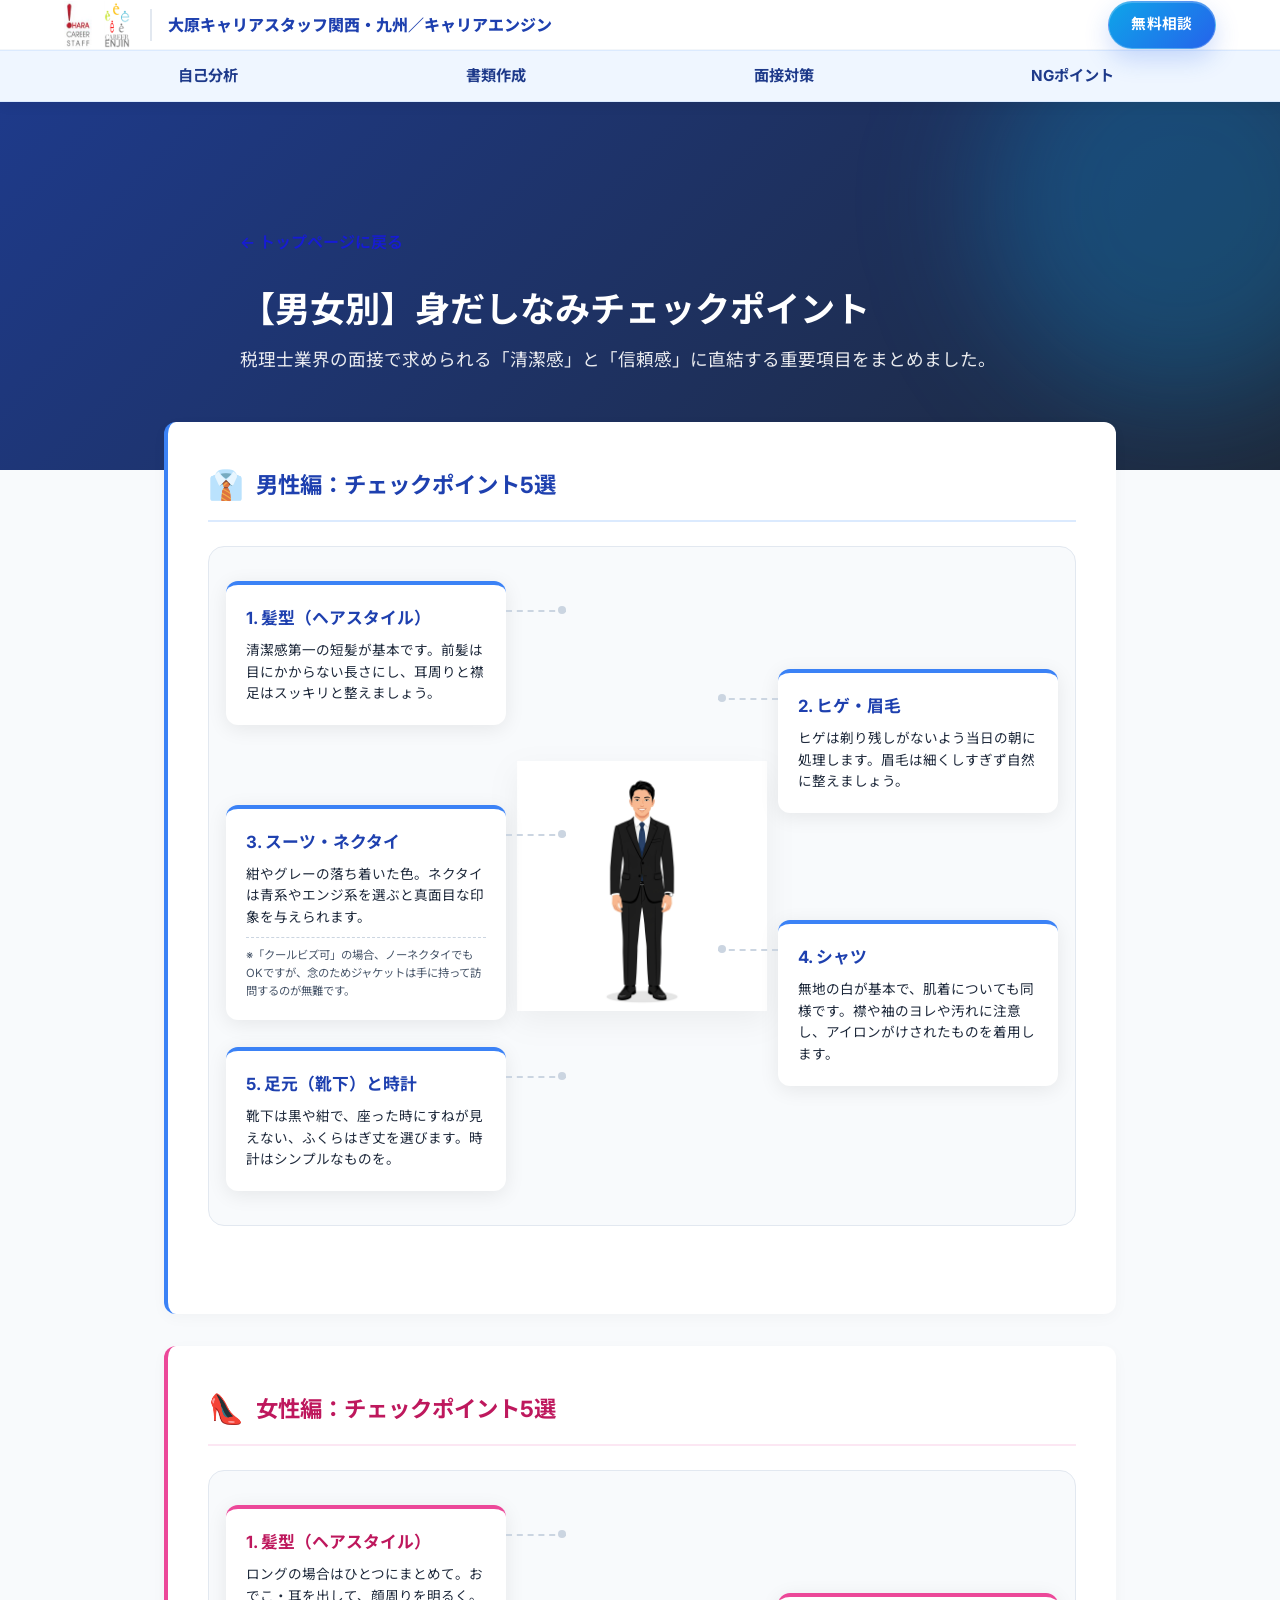
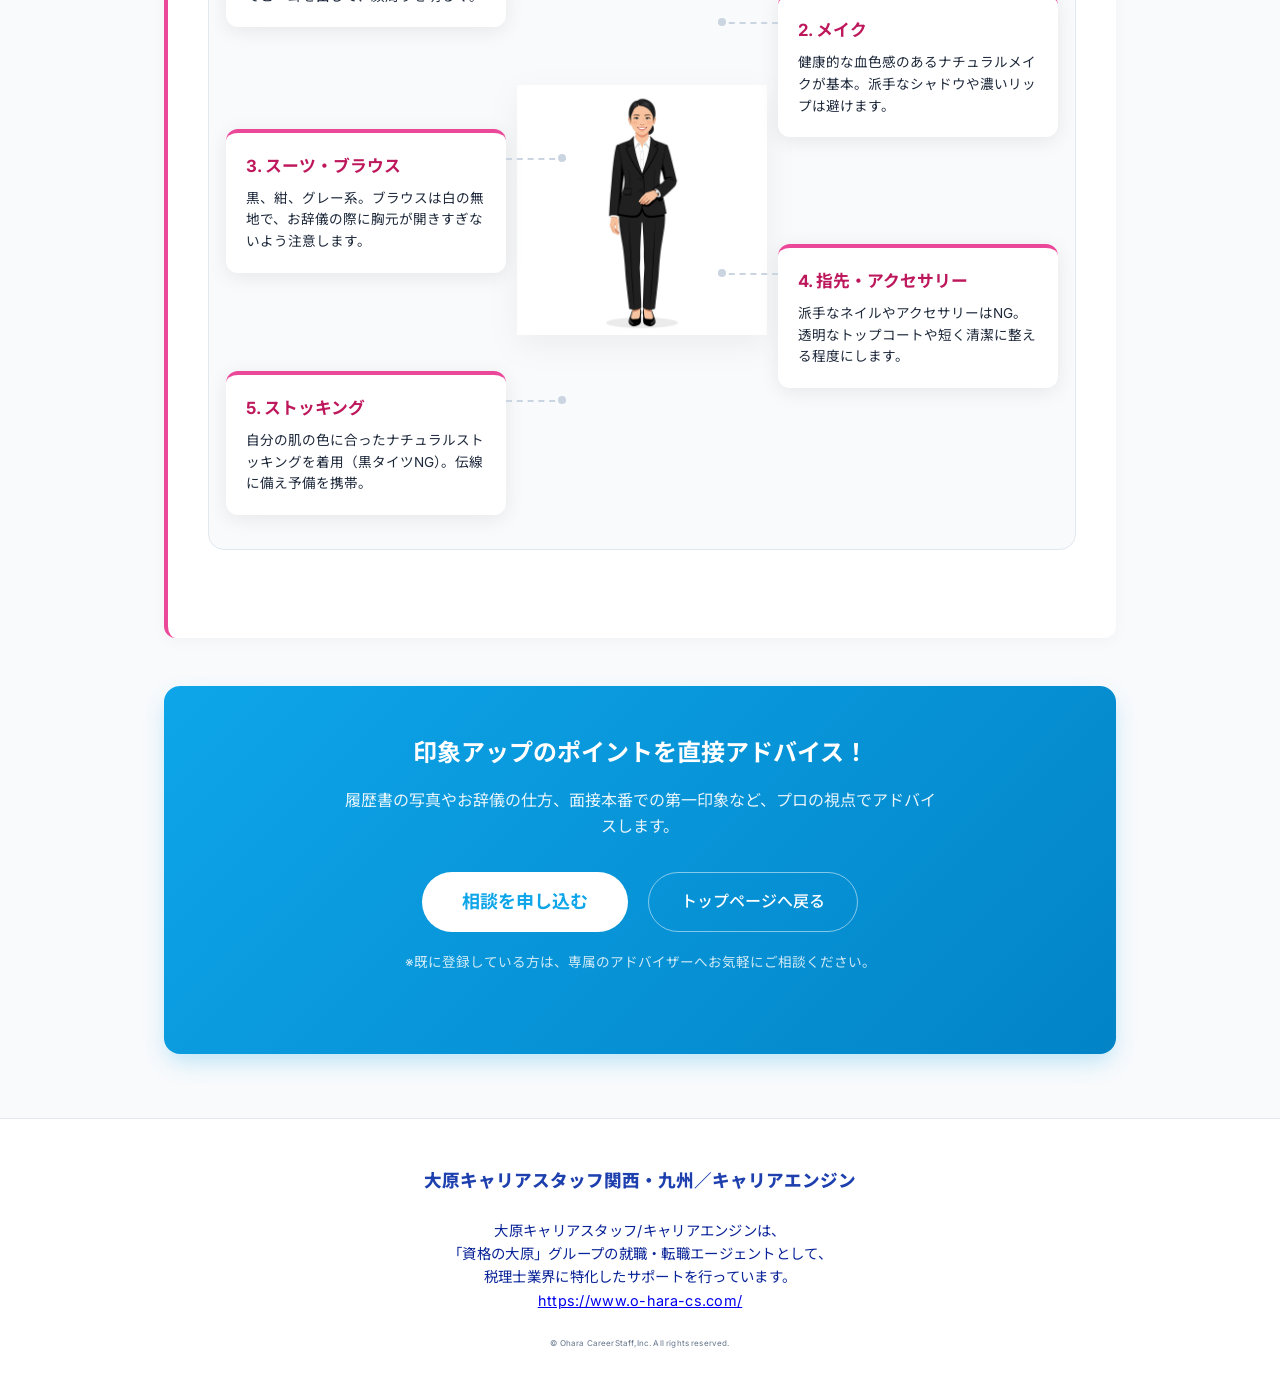
==== commit 205952f1: "ボタン修正" ====
--- a/grooming.html
+++ b/grooming.html
@@ -120,7 +120,7 @@
                     </a>
                 </div>
                 <div class="nav-actions">
-                    <a href="https://www.o-hara-cs.com/system/contact/" class="nav-cta">無料相談</a>
+                    <a href="https://www.o-hara-cs.com/system/contact/" class="nav-cta action-btn" target="_blank" rel="noopener noreferrer">無料相談</a>
                     <button class="nav-toggle" id="nav-toggle" aria-label="メニューを開く">
                         <span></span>
                         <span></span>
--- a/styles.css
+++ b/styles.css
@@ -22,7 +22,7 @@
 
 * {
     /* margin: 0; */
-    margin: 3em;
+    margin: 0;
     padding: 0;
     box-sizing: border-box;
 }
@@ -50,11 +50,10 @@
     backdrop-filter: blur(12px);
     -webkit-backdrop-filter: blur(12px);
     border-bottom: 1px solid rgba(226, 232, 240, 0.4);
-    height: 60px;
+    height: 50px;
 }
 
 .nav-container {
-    width: 100%;
     max-width: 1200px;
     width: 100%;
     margin: 0 auto;
@@ -68,12 +67,15 @@
 .nav-actions {
     display: flex;
     align-items: center;
-    gap: 1rem;
+    gap: 0.75rem;
     margin-left: auto;
+    flex-shrink: 0;
 }
 
 .nav-main-bar {
-    background: var(--primary);
+    background: #eff6ff;
+    border-top: 1px solid #dbeafe;
+    border-bottom: 1px solid #dbeafe;
 }
 
 .nav-branding {
@@ -106,7 +108,7 @@
 
 @media (max-width: 480px) {
     .nav-logo {
-        font-size: 0.4rem;
+        font-size: 0.75rem;
         white-space: normal;
         line-height: 1.2;
     }
@@ -133,27 +135,23 @@
 
 .nav-links a {
     text-decoration: none;
-    color: white;
-    font-size: 0.2rem;
+    color: #1e3a8a;
+    font-size: 0.95rem;
     font-weight: 700;
-    padding: 0.8rem 0;
+    padding: 0.8rem 0.5rem;
     transition: all 0.2s;
-    opacity: 0.95;
+    opacity: 1;
     display: block;
 }
 
 .nav-links a:hover {
-    color: var(--accent);
-    opacity: 1;
+    color: #0ea5e9;
+    background: rgba(14, 165, 233, 0.08);
+    border-radius: 9999px;
 }
 
 .nav-cta {
-    background: #f8fafc color: #0ea5e9;
-    /* padding: 0.3rem 1.25rem; */
-    padding: 0;
-    /* border-radius: 9999px; */
-    opacity: 1;
-    /* box-shadow: 0 4px 12px rgba(196, 215, 224, 0.2); */
+    margin-left: auto;
 }
 
 .nav-cta:hover {
@@ -211,7 +209,7 @@
     }
 
     .nav-links a {
-        font-size: 0.1rem;
+        font-size: 0.85rem;
         padding: 0.5rem 0;
     }
 }
@@ -308,16 +306,16 @@
     transition-delay: 0.3s;
 }
 
-.nav-links a {
+/* .nav-links a {
     font-size: 1.1rem;
     display: block;
     padding: 0.5rem;
-}
-
-.nav-cta {
+} */
+
+/* .nav-cta {
     display: inline-block;
     margin-top: 1rem;
-}
+} */
 
 .nav-overlay {
     position: fixed;
@@ -337,19 +335,17 @@
     opacity: 1;
     visibility: visible;
 }
-}
 
 /* Hero Section */
 .hero {
     position: relative;
     background: linear-gradient(135deg, var(--primary) 0%, #1e293b 100%);
     color: white;
-    padding: 40rem 2rem；
-        /* Increased significantly to 18rem to fully clear header */
-        text-align: center;
+    padding: 8rem 2rem 6rem;
+    /* Increased significantly to 18rem to fully clear header */
+    text-align: center;
     overflow: hidden;
-    padding-top: 40rem !important;
-    padding-bottom: 20rem !important;
+
 }
 
 .hero-content {
@@ -358,7 +354,7 @@
     max-width: 800px;
     margin: 0 auto;
     text-align: center;
-    padding-top: 4rem
+    padding-top: 4rem;
 }
 
 .badge {
@@ -1216,30 +1212,55 @@
 }
 
 .action-btn {
-    background: var(--accent);
-    color: white !important;
-    padding: 0.6rem 1.25rem;
+    background: linear-gradient(135deg, #0ea5e9 0%, #2563eb 100%);
+    color: #ffffff !important;
+    padding: 0.72rem 1.4rem;
     border-radius: 9999px;
-    font-weight: 600;
-    font-size: 0.95rem;
+    font-weight: 700;
+    font-size: 0.92rem;
+    letter-spacing: 0.02em;
     text-decoration: none;
     display: inline-flex;
     align-items: center;
     justify-content: center;
-    box-shadow: 0 4px 12px rgba(14, 165, 233, 0.2);
-    transition: all 0.2s ease;
+    min-height: 44px;
+    white-space: nowrap;
+    border: 1px solid rgba(255, 255, 255, 0.25);
+    box-shadow:
+        0 10px 24px rgba(37, 99, 235, 0.22),
+        inset 0 1px 0 rgba(255, 255, 255, 0.22);
+    transition: transform 0.2s ease, box-shadow 0.2s ease, filter 0.2s ease;
+    position: relative;
+    overflow: hidden;
+}
+
+.action-btn::before {
+    content: "";
+    position: absolute;
+    inset: 0;
+    border-radius: 9999px;
+    background: radial-gradient(circle, rgba(255,255,255,0.7) 0%, transparent 60%);
+    opacity: 0;
+    transition: opacity 0.25s ease;
+}
+
+.action-btn:hover::before {
+    opacity: 1;
 }
 
 .action-btn:hover {
-    background: var(--accent-hover);
-    transform: translateY(-2px);
-    box-shadow: 0 6px 15px rgba(14, 165, 233, 0.3);
+    transform: translateY(-2px) scale(1.05); /* ←少し大きく */
+    filter: brightness(1.08);
+    box-shadow:
+        0 16px 40px rgba(37, 99, 235, 0.3),
+        0 0 0 8px rgba(14, 165, 233, 0.18); /* ←広げる */
 }
 
 .action-btn svg {
-    margin-right: 0.4rem;
-    width: 20px;
-    height: 20px;
+    margin-right: 0.45rem;
+    width: 18px;
+    height: 18px;
+    flex-shrink: 0;
 }
 
 /* Animations */
@@ -1576,6 +1597,38 @@
     }
 }
 
+@media (max-width: 900px) {
+    .nav-actions {
+        gap: 0.5rem;
+    }
+
+    .action-btn {
+        padding: 0.62rem 1rem;
+        font-size: 0.85rem;
+        min-height: 40px;
+    }
+}
+
+@media (max-width: 600px) {
+    .nav-container {
+        padding: 0 0.75rem;
+    }
+
+    .action-btn {
+        padding: 0.55rem 0.85rem;
+        font-size: 0.78rem;
+        min-height: 38px;
+    }
+}
+
+@media (max-width: 480px) {
+    .action-btn {
+        padding: 0.5rem 0.75rem;
+        font-size: 0.74rem;
+        min-height: 36px;
+    }
+}
+
 /* Responsive */
 @media (max-width: 768px) {
     .doc-cards-container {
@@ -1956,4 +2009,78 @@
     .site-footer {
         padding: 2.5rem 1rem;
     }
+}
+
+@media (max-width: 480px) {
+    .nav-top .nav-container {
+        height: auto;
+        min-height: 50px;
+        padding: 0.5rem 0.75rem;
+        align-items: flex-start;
+        gap: 0.5rem;
+    }
+
+    .nav-branding {
+        flex: 1 1 auto;
+        min-width: 0;
+    }
+
+    .nav-logo {
+        gap: 0.5rem;
+        align-items: flex-start;
+    }
+
+    .nav-logos {
+        gap: 0.4rem;
+        flex-shrink: 0;
+    }
+
+    .header-logo {
+        height: 20px;
+    }
+
+    .nav-logo-text {
+        display: block;
+        font-size: 0.58rem;
+        line-height: 1.25;
+        padding-left: 0.5rem;
+        word-break: break-word;
+        overflow-wrap: anywhere;
+    }
+
+    .nav-actions {
+        flex-shrink: 0;
+        align-self: flex-start;
+    }
+
+    .action-btn {
+        padding: 0.38rem 0.6rem;
+        font-size: 0.68rem;
+        min-height: 32px;
+        box-shadow:
+            0 8px 18px rgba(37, 99, 235, 0.18),
+            inset 0 1px 0 rgba(255, 255, 255, 0.22);
+    }
+
+    .nav-main-bar .nav-container {
+        height: auto;
+        padding: 0 0.5rem;
+    }
+
+    .nav-links {
+        gap: 0.25rem;
+        justify-content: space-between;
+        overflow-x: auto;
+        white-space: nowrap;
+        padding: 0.35rem 0;
+    }
+
+    .nav-links li {
+        flex: 0 0 auto;
+    }
+
+    .nav-links a {
+        font-size: 0.72rem;
+        padding: 0.45rem 0.55rem;
+    }
 }
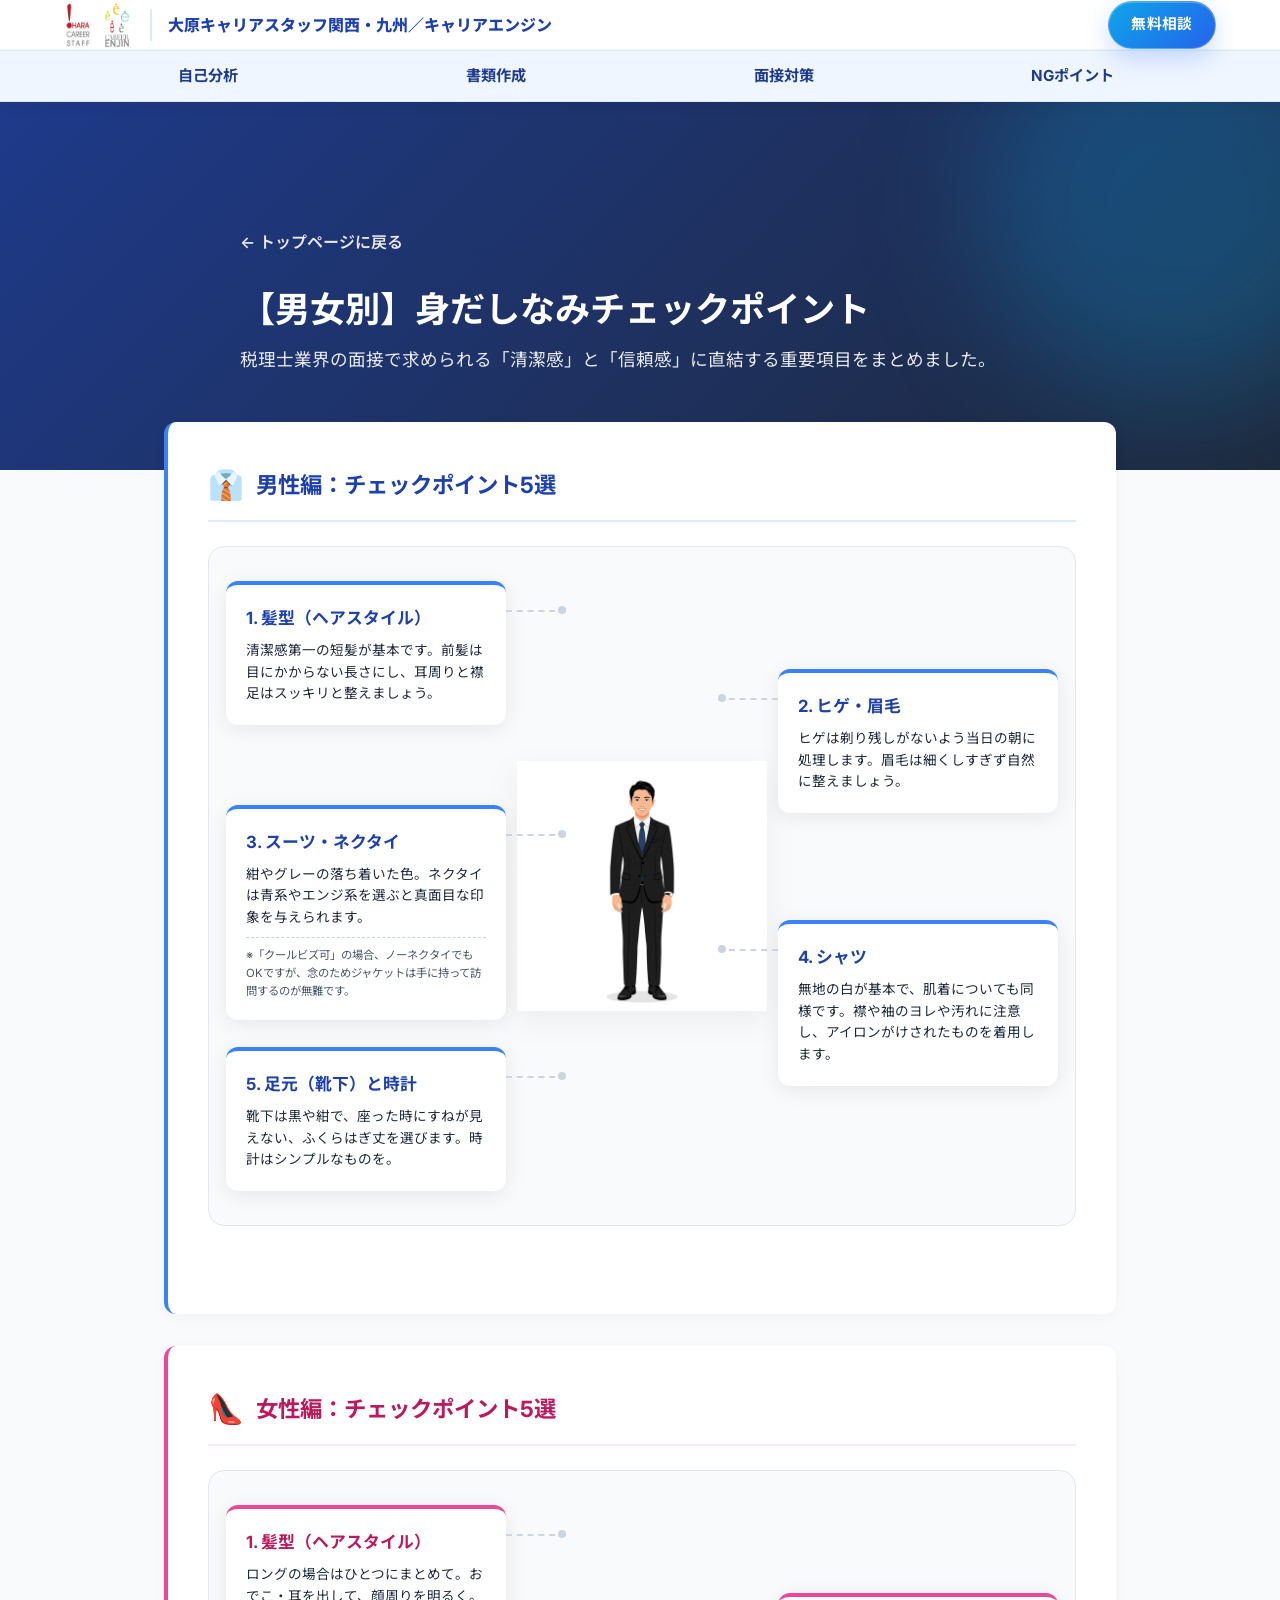
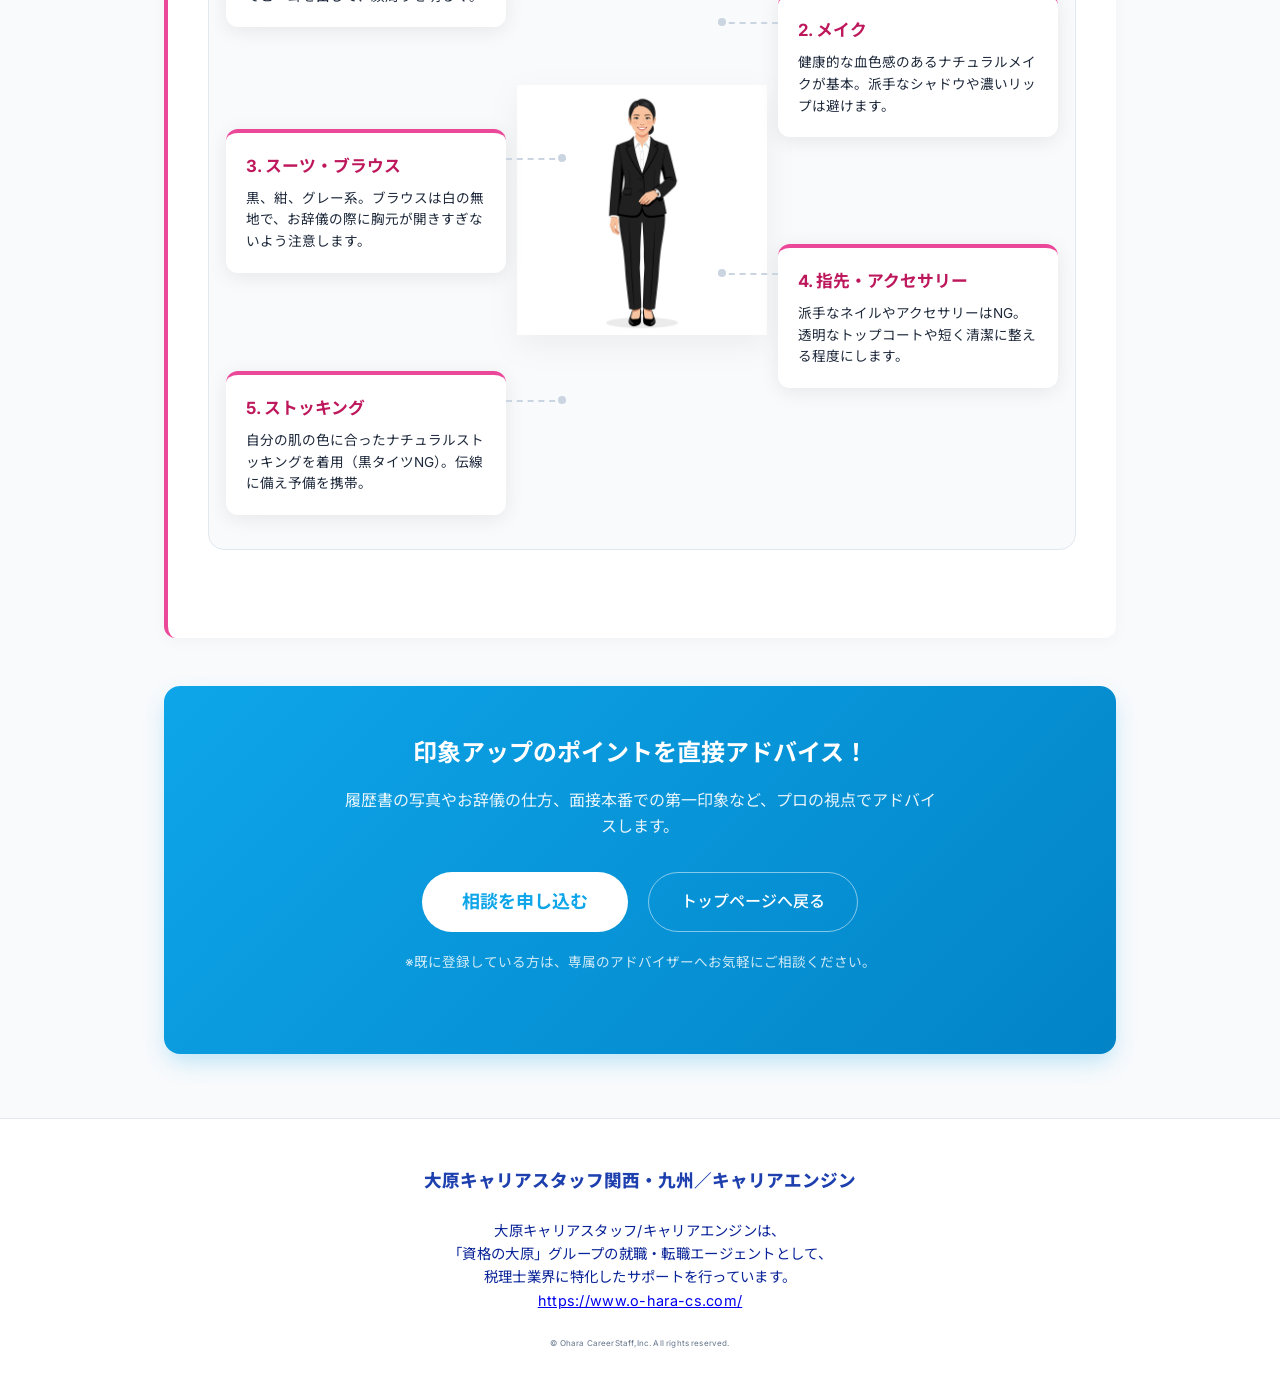
==== commit 4c29d6c2: "ページ戻るボタン色修正" ====
--- a/grooming.html
+++ b/grooming.html
@@ -15,7 +15,7 @@
         .back-link {
             display: inline-flex;
             align-items: center;
-            color: #1619e0;
+            color: #fff;
             text-decoration: none;
             font-weight: 600;
             margin-bottom: 2rem;
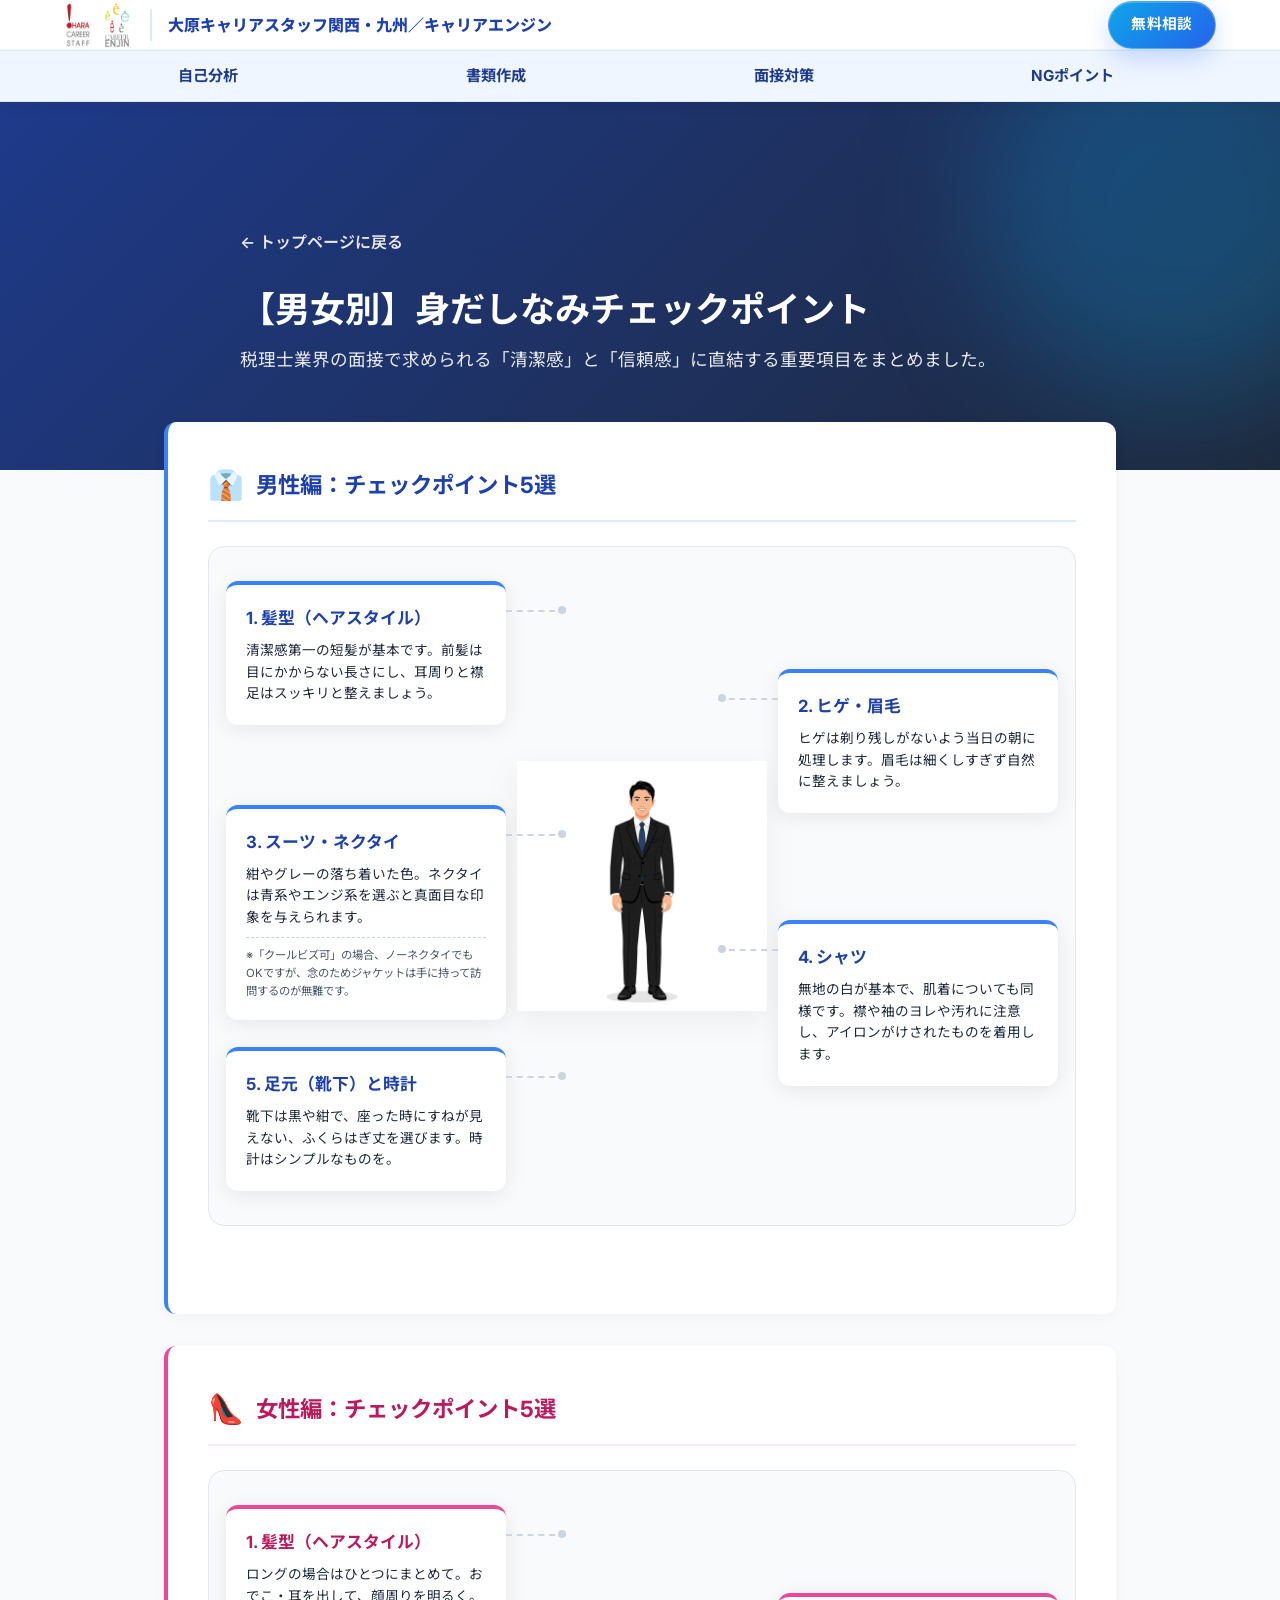
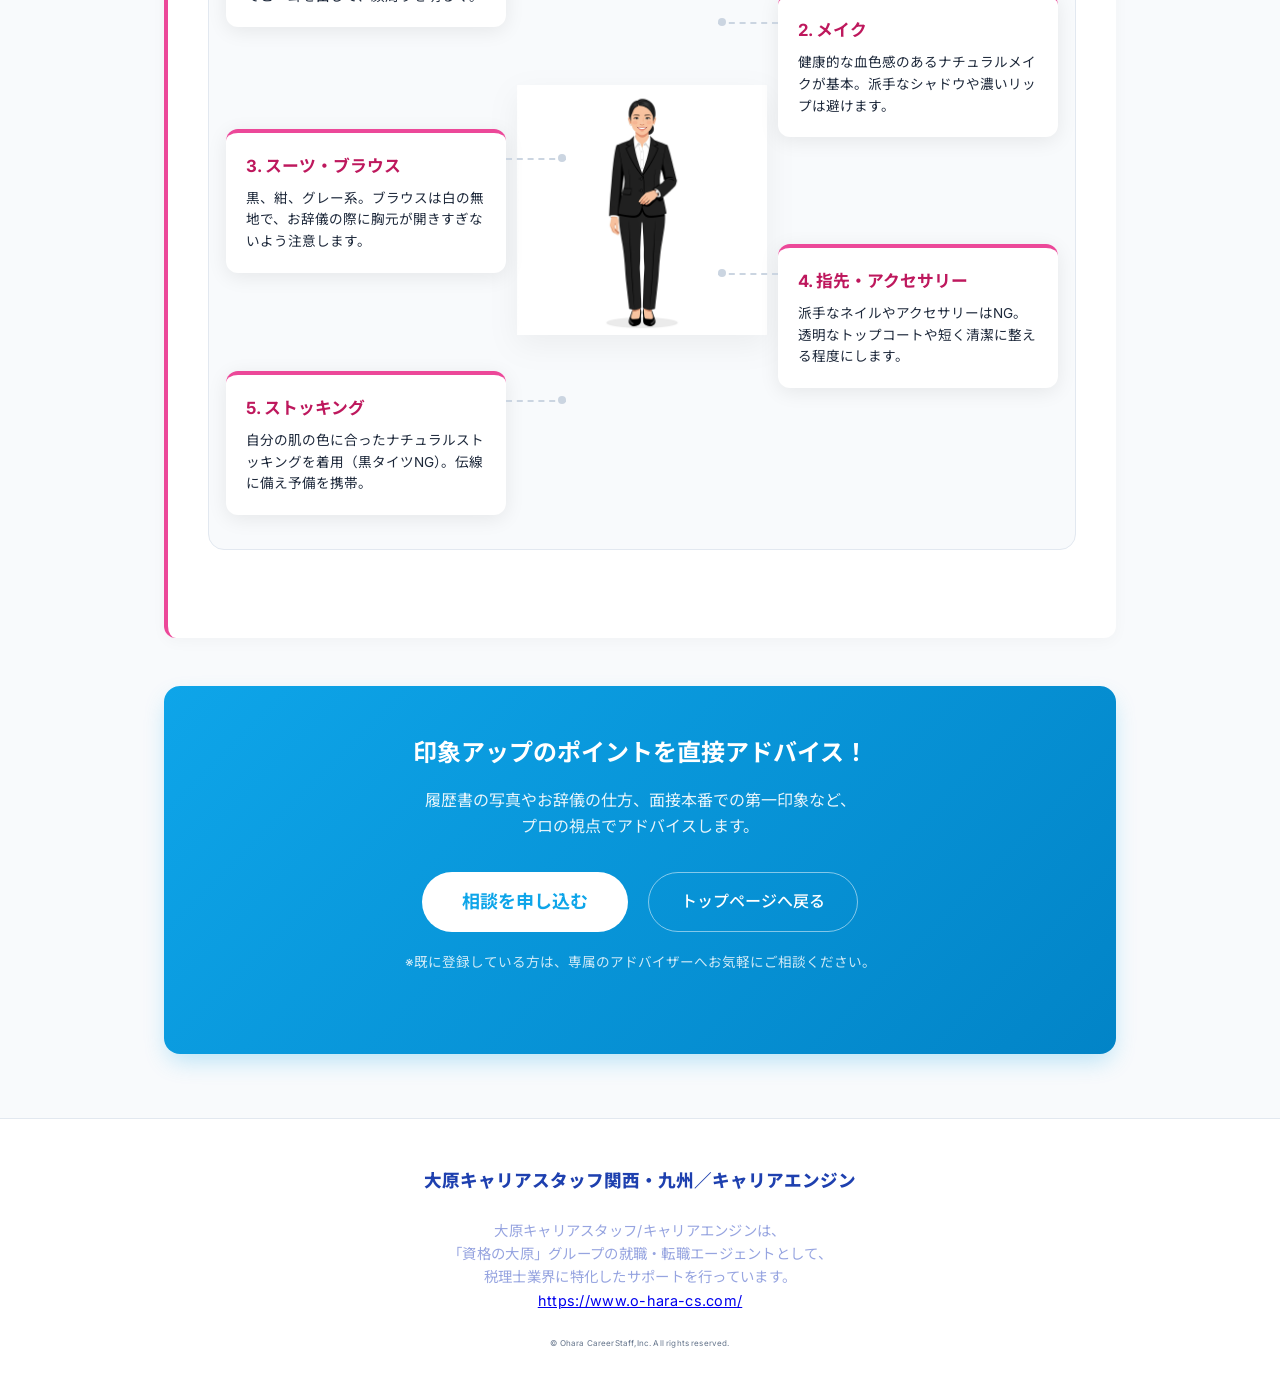
==== commit 65e68adc: "br追加" ====
--- a/grooming.html
+++ b/grooming.html
@@ -233,7 +233,7 @@
         <div class="cta-section fade-in" style="margin-top: 3rem;">
             <div class="cta-content">
                 <h3>印象アップのポイントを直接アドバイス！</h3>
-                <p>履歴書の写真やお辞儀の仕方、面接本番での第一印象など、プロの視点でアドバイスします。</p>
+                <p>履歴書の写真やお辞儀の仕方、面接本番での第一印象など、<br>プロの視点でアドバイスします。</p>
                 <div class="cta-button-group">
                     <a href="https://www.o-hara-cs.com/system/contact/" class="cta-button"
                         style="text-decoration: none; display: inline-block;">相談を申し込む</a>
--- a/styles.css
+++ b/styles.css
@@ -1994,7 +1994,7 @@
 }
 
 .message {
-    color: #082297;
+    color: #96a4e0;
     font-size: 0.9rem;
     letter-spacing: 0.02em;
 }
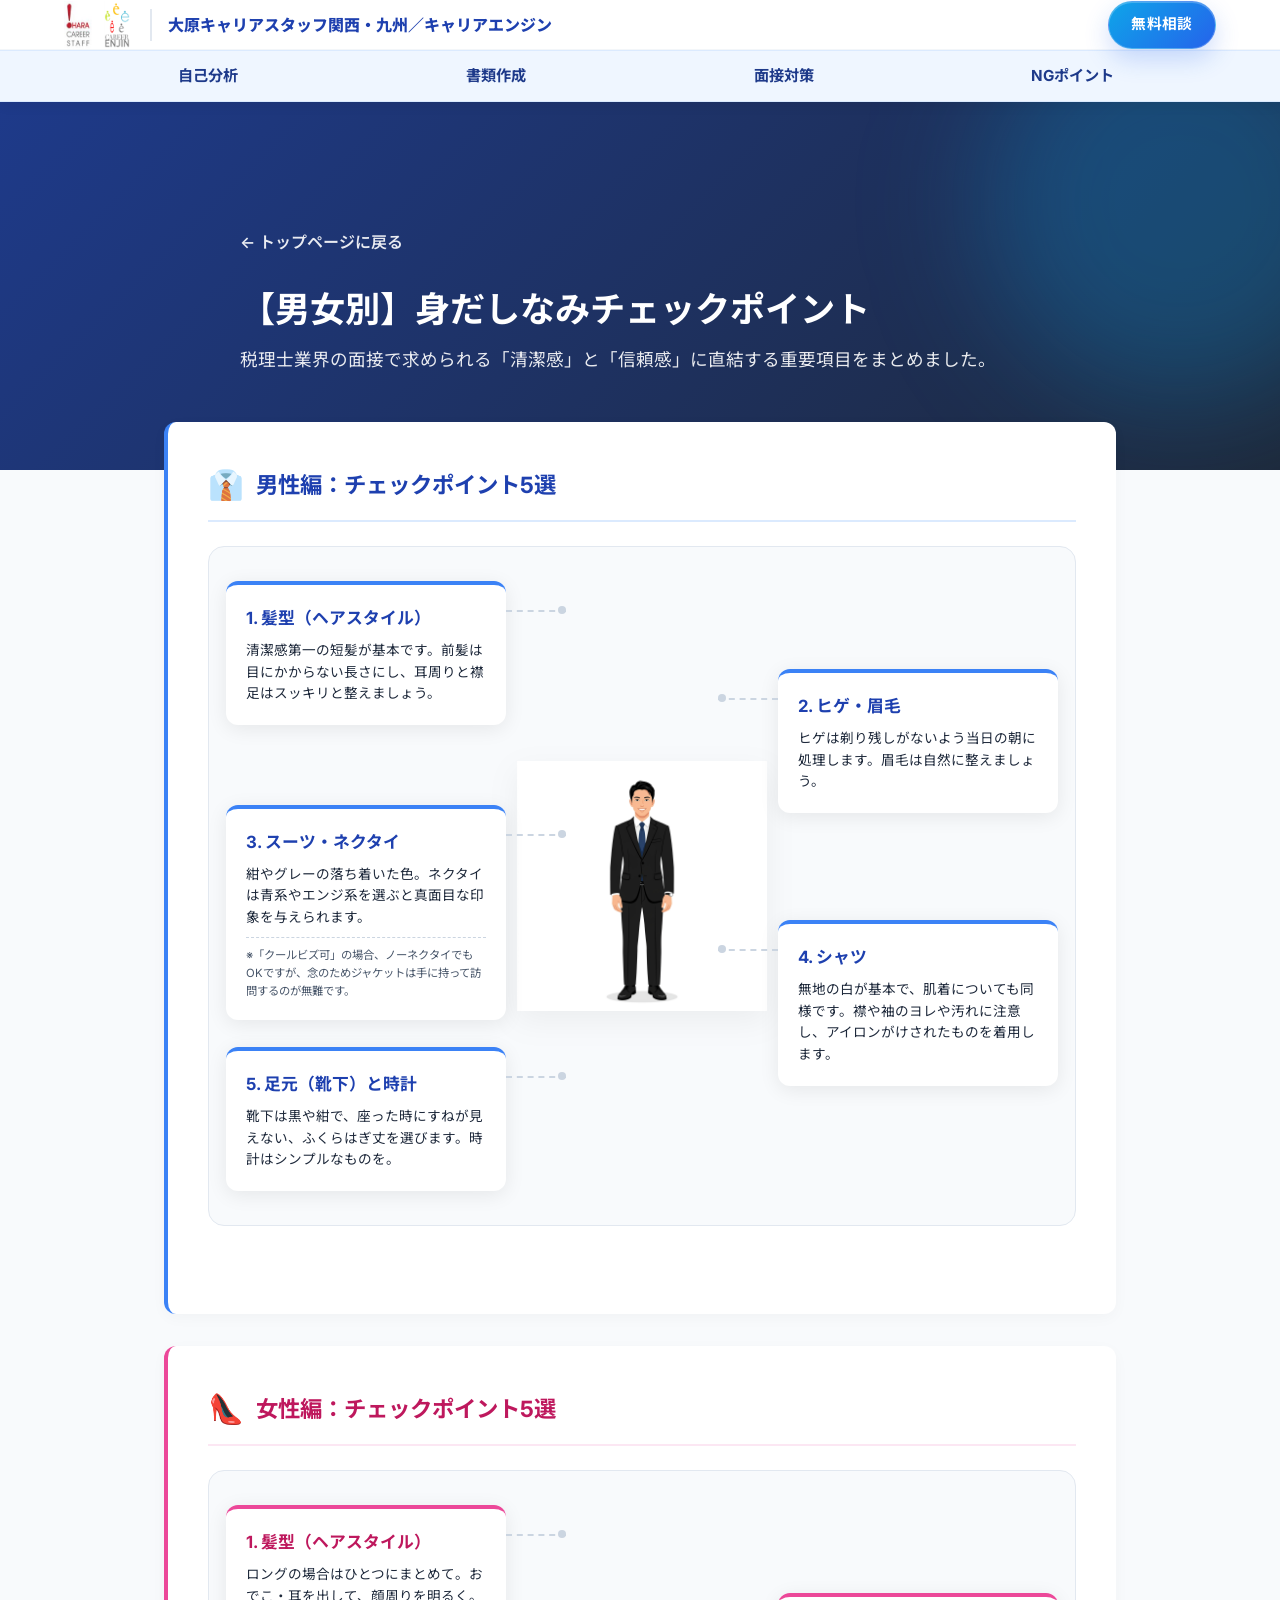
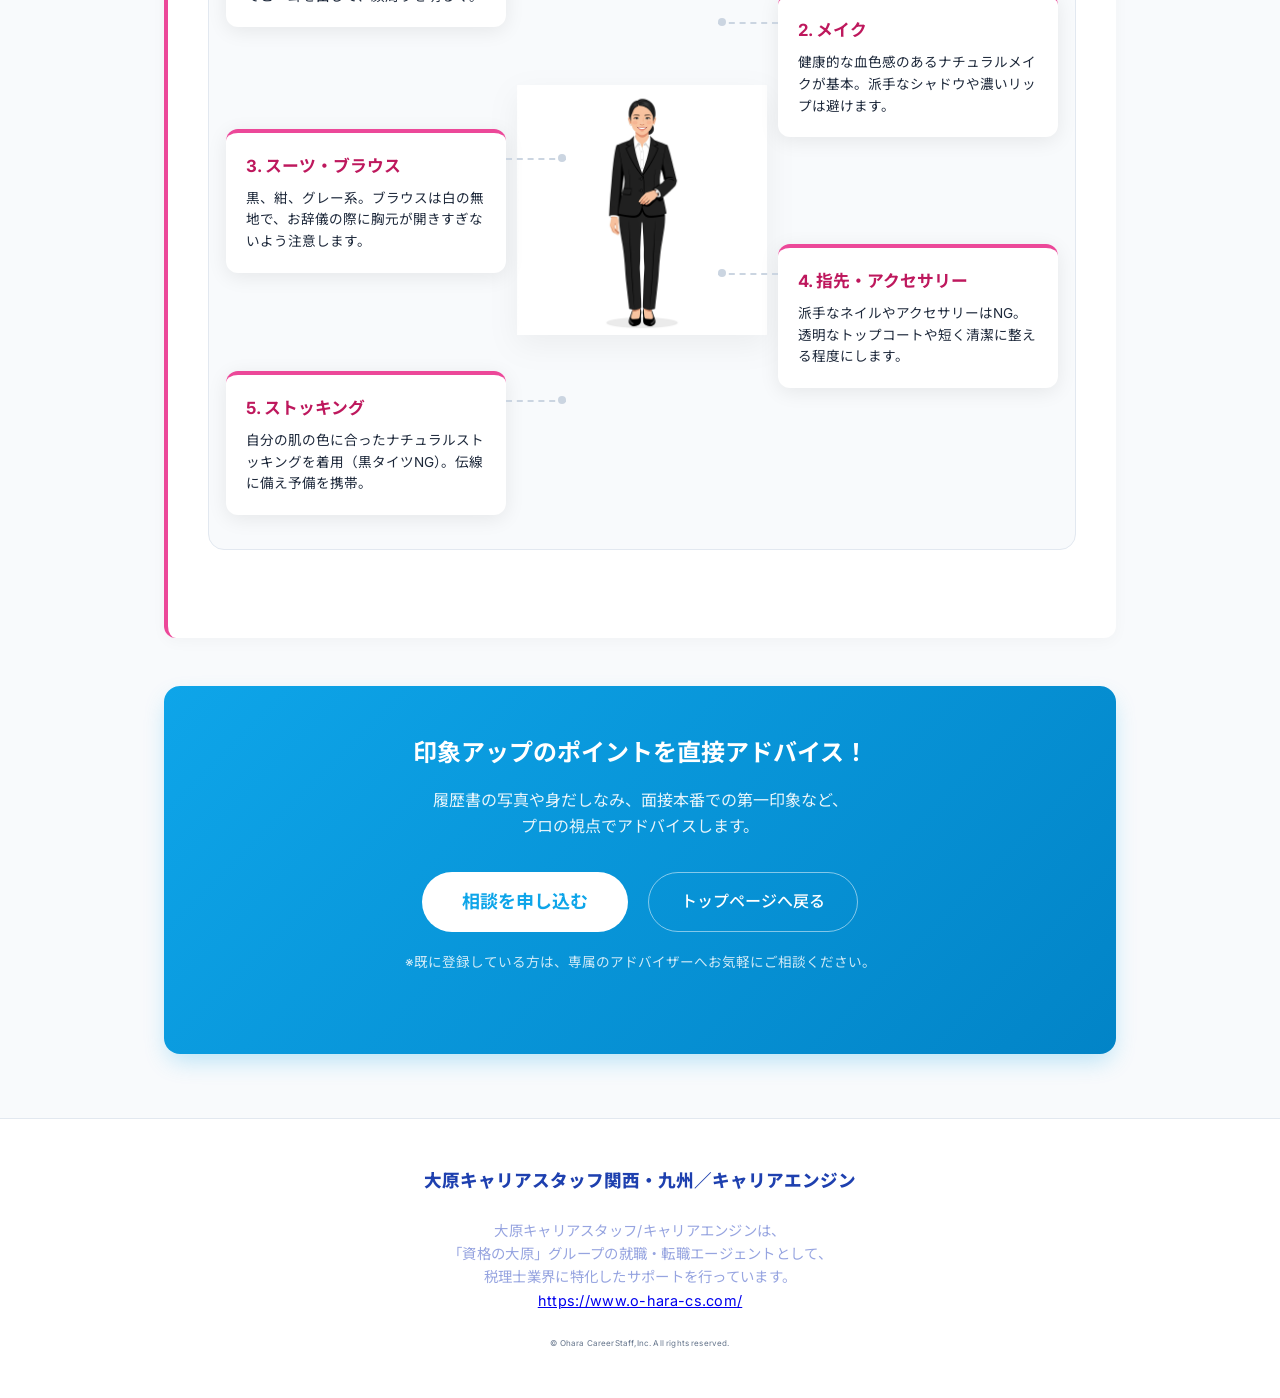
==== commit 62df9b01: "微修正" ====
--- a/grooming.html
+++ b/grooming.html
@@ -109,18 +109,19 @@
 <body>
     <nav class="navbar">
         <div class="nav-top">
-           <div class="nav-container">
+            <div class="nav-container">
                 <div class="nav-branding">
                     <a href="index.html" class="nav-logo">
                         <div class="nav-logos">
-                           <img src="o-haracs.png" alt="大原キャリアスタッフ" class="header-logo">
+                            <img src="o-haracs.png" alt="大原キャリアスタッフ" class="header-logo">
                             <img src="career-enjin.png" alt="キャリアエンジン" class="header-logo">
                         </div>
                         <span class="nav-logo-text">大原キャリアスタッフ関西・九州／キャリアエンジン</span>
                     </a>
                 </div>
                 <div class="nav-actions">
-                    <a href="https://www.o-hara-cs.com/system/contact/" class="nav-cta action-btn" target="_blank" rel="noopener noreferrer">無料相談</a>
+                    <a href="https://www.o-hara-cs.com/system/contact/" class="nav-cta action-btn" target="_blank"
+                        rel="noopener noreferrer">無料相談</a>
                     <button class="nav-toggle" id="nav-toggle" aria-label="メニューを開く">
                         <span></span>
                         <span></span>
@@ -171,7 +172,7 @@
 
                 <div class="diagram-point male-point point-right m-face">
                     <h4>2. ヒゲ・眉毛</h4>
-                    <p>ヒゲは剃り残しがないよう当日の朝に処理します。眉毛は細くしすぎず自然に整えましょう。</p>
+                    <p>ヒゲは剃り残しがないよう当日の朝に処理します。眉毛は自然に整えましょう。</p>
                 </div>
 
                 <div class="diagram-point male-point point-left m-suit">
@@ -233,7 +234,7 @@
         <div class="cta-section fade-in" style="margin-top: 3rem;">
             <div class="cta-content">
                 <h3>印象アップのポイントを直接アドバイス！</h3>
-                <p>履歴書の写真やお辞儀の仕方、面接本番での第一印象など、<br>プロの視点でアドバイスします。</p>
+                <p>履歴書の写真や身だしなみ、面接本番での第一印象など、<br>プロの視点でアドバイスします。</p>
                 <div class="cta-button-group">
                     <a href="https://www.o-hara-cs.com/system/contact/" class="cta-button"
                         style="text-decoration: none; display: inline-block;">相談を申し込む</a>
@@ -250,8 +251,9 @@
             <p class="message">大原キャリアスタッフ/キャリアエンジンは、<br>
                 「資格の大原」グループの就職・転職エージェントとして、<br>
                 税理士業界に特化したサポートを行っています。<br>
-                <a href="https://www.o-hara-cs.com/">https://www.o-hara-cs.com/</a></p>
-                <br>
+                <a href="https://www.o-hara-cs.com/">https://www.o-hara-cs.com/</a>
+            </p>
+            <br>
             <p class="copyright">&copy; Ohara CareerStaff,Inc. All rights reserved.</p>
         </div>
     </footer>
--- a/styles.css
+++ b/styles.css
@@ -2083,4 +2083,71 @@
         font-size: 0.72rem;
         padding: 0.45rem 0.55rem;
     }
+}
+
+@media (max-width: 900px) {
+    .nav-top .nav-container {
+        height: auto;
+        min-height: 50px;
+        align-items: center;
+    }
+
+    .nav-branding {
+        min-width: 0;
+        flex: 1 1 auto;
+    }
+
+    .nav-logo {
+        flex-direction: row;
+        align-items: center;
+        gap: 0.5rem;
+        white-space: nowrap;
+    }
+
+    .nav-logo-text {
+        border-left: 2px solid #e2e8f0;
+        padding-left: 0.5rem;
+        line-height: 1.2;
+        font-size: 0.72rem;
+        white-space: nowrap;
+        word-break: keep-all;
+        overflow-wrap: normal;
+    }
+
+    .header-logo {
+        height: 28px;
+        width: auto;
+        flex-shrink: 0;
+    }
+}
+
+@media (max-width: 480px) {
+    .nav-top .nav-container {
+        padding: 0.5rem 0.75rem;
+        align-items: center;
+    }
+
+    .nav-logo {
+        flex-direction: row;
+        align-items: center;
+        gap: 0.4rem;
+    }
+
+    .nav-logo-text {
+        display: block;
+        font-size: 0.62rem;
+        line-height: 1.15;
+        padding-left: 0.45rem;
+        white-space: nowrap;
+        word-break: keep-all;
+        overflow-wrap: normal;
+    }
+
+    .header-logo {
+        height: 18px;
+    }
+
+    .nav-actions {
+        align-self: center;
+    }
 }
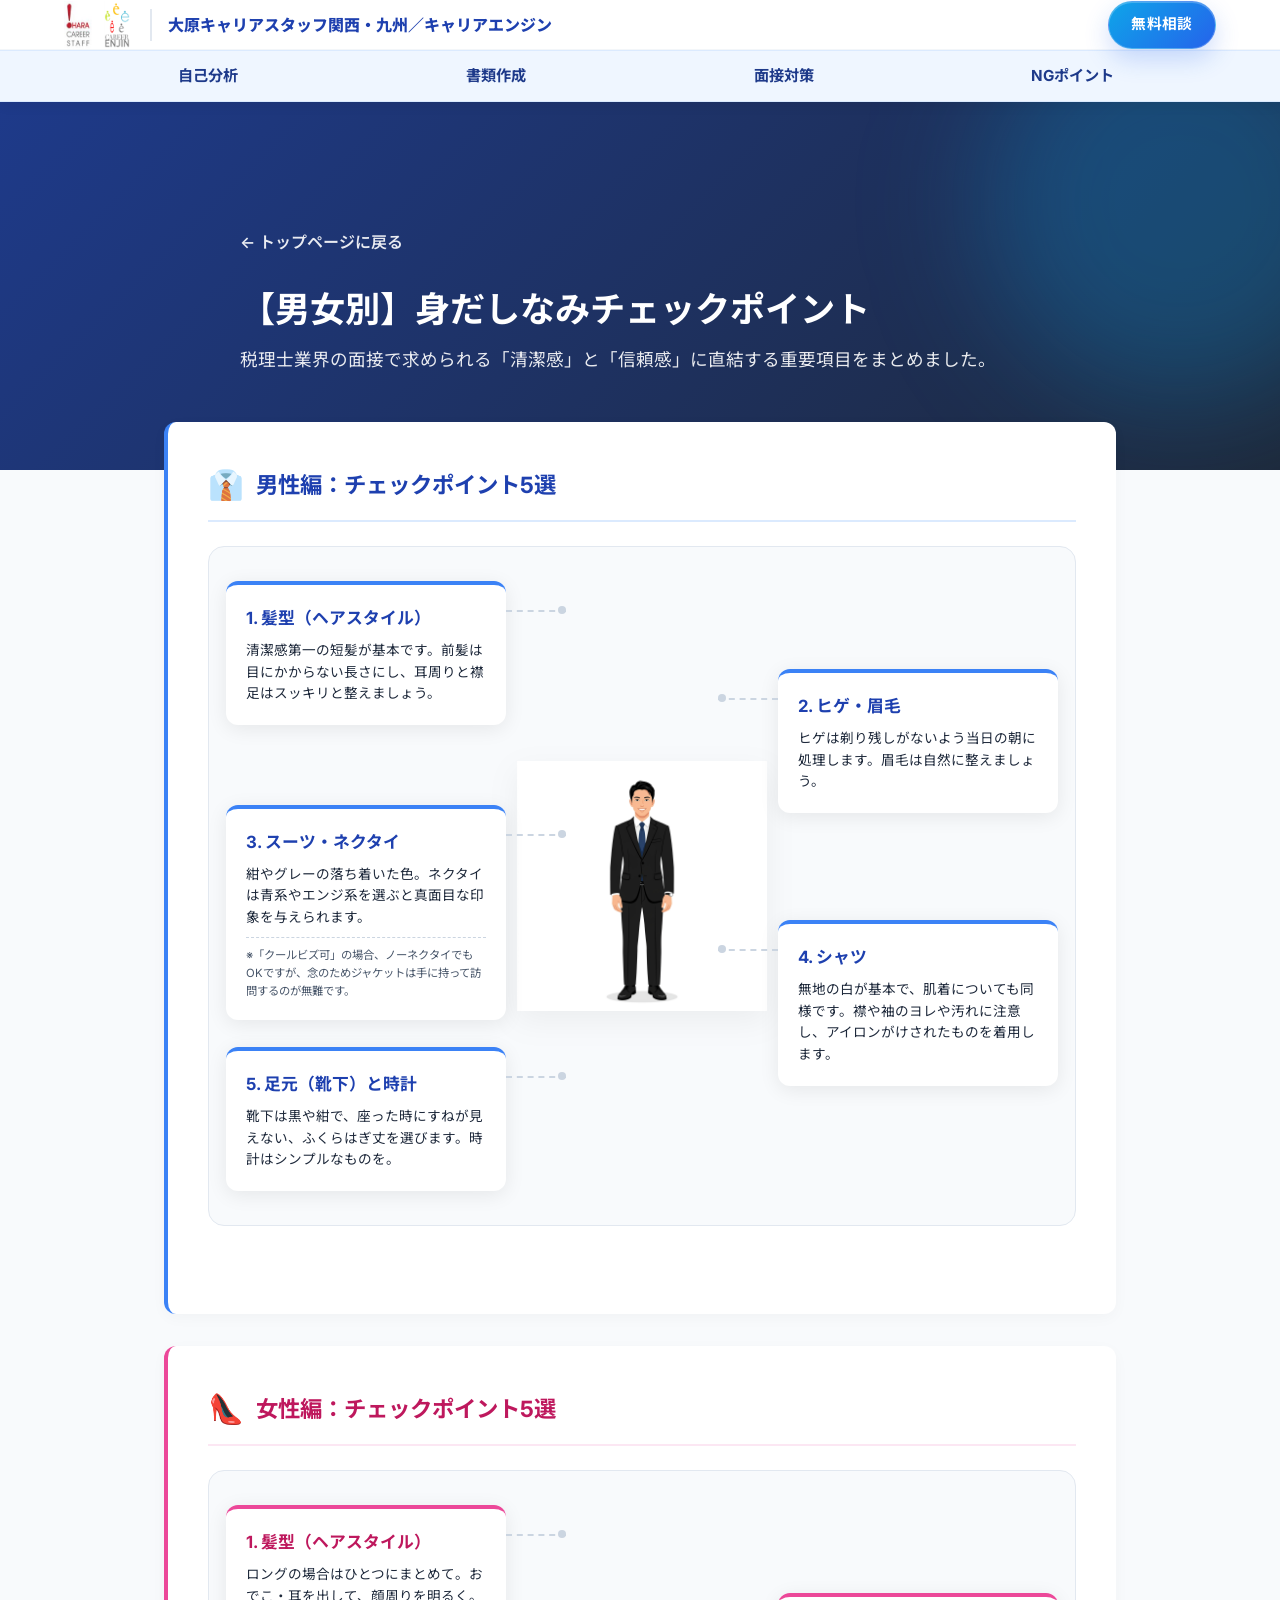
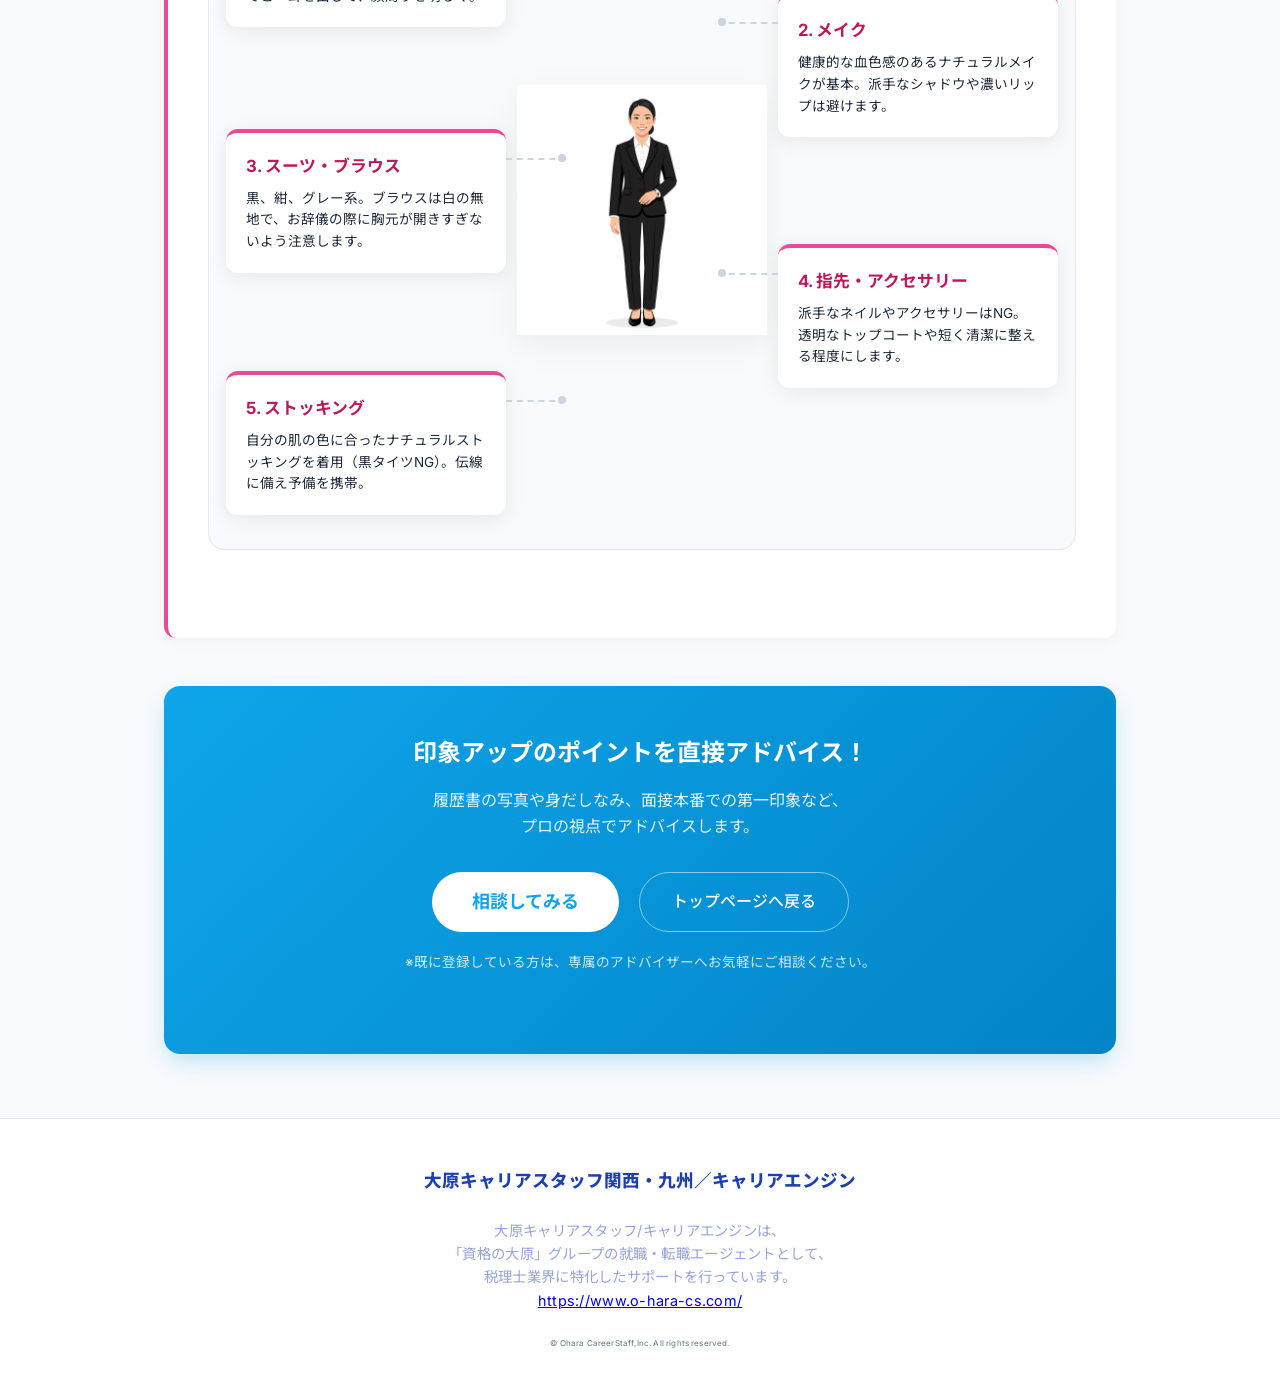
==== commit 59df4595: "文言編集" ====
--- a/grooming.html
+++ b/grooming.html
@@ -120,7 +120,7 @@
                     </a>
                 </div>
                 <div class="nav-actions">
-                    <a href="https://www.o-hara-cs.com/system/contact/" class="nav-cta action-btn" target="_blank"
+                    <a href="https://forms.gle/dcQ6YTWi9saDiAF29" class="nav-cta action-btn" target="_blank"
                         rel="noopener noreferrer">無料相談</a>
                     <button class="nav-toggle" id="nav-toggle" aria-label="メニューを開く">
                         <span></span>
@@ -236,8 +236,8 @@
                 <h3>印象アップのポイントを直接アドバイス！</h3>
                 <p>履歴書の写真や身だしなみ、面接本番での第一印象など、<br>プロの視点でアドバイスします。</p>
                 <div class="cta-button-group">
-                    <a href="https://www.o-hara-cs.com/system/contact/" class="cta-button"
-                        style="text-decoration: none; display: inline-block;">相談を申し込む</a>
+                    <a href="https://forms.gle/dcQ6YTWi9saDiAF29" class="cta-button"
+                        style="text-decoration: none; display: inline-block;">相談してみる</a>
                     <a href="index.html" class="cta-button-subtle">トップページへ戻る</a>
                 </div>
                 <p style="font-size: 0.85rem; margin-top: 1.25rem; opacity: 0.8;">※既に登録している方は、専属のアドバイザーへお気軽にご相談ください。</p>
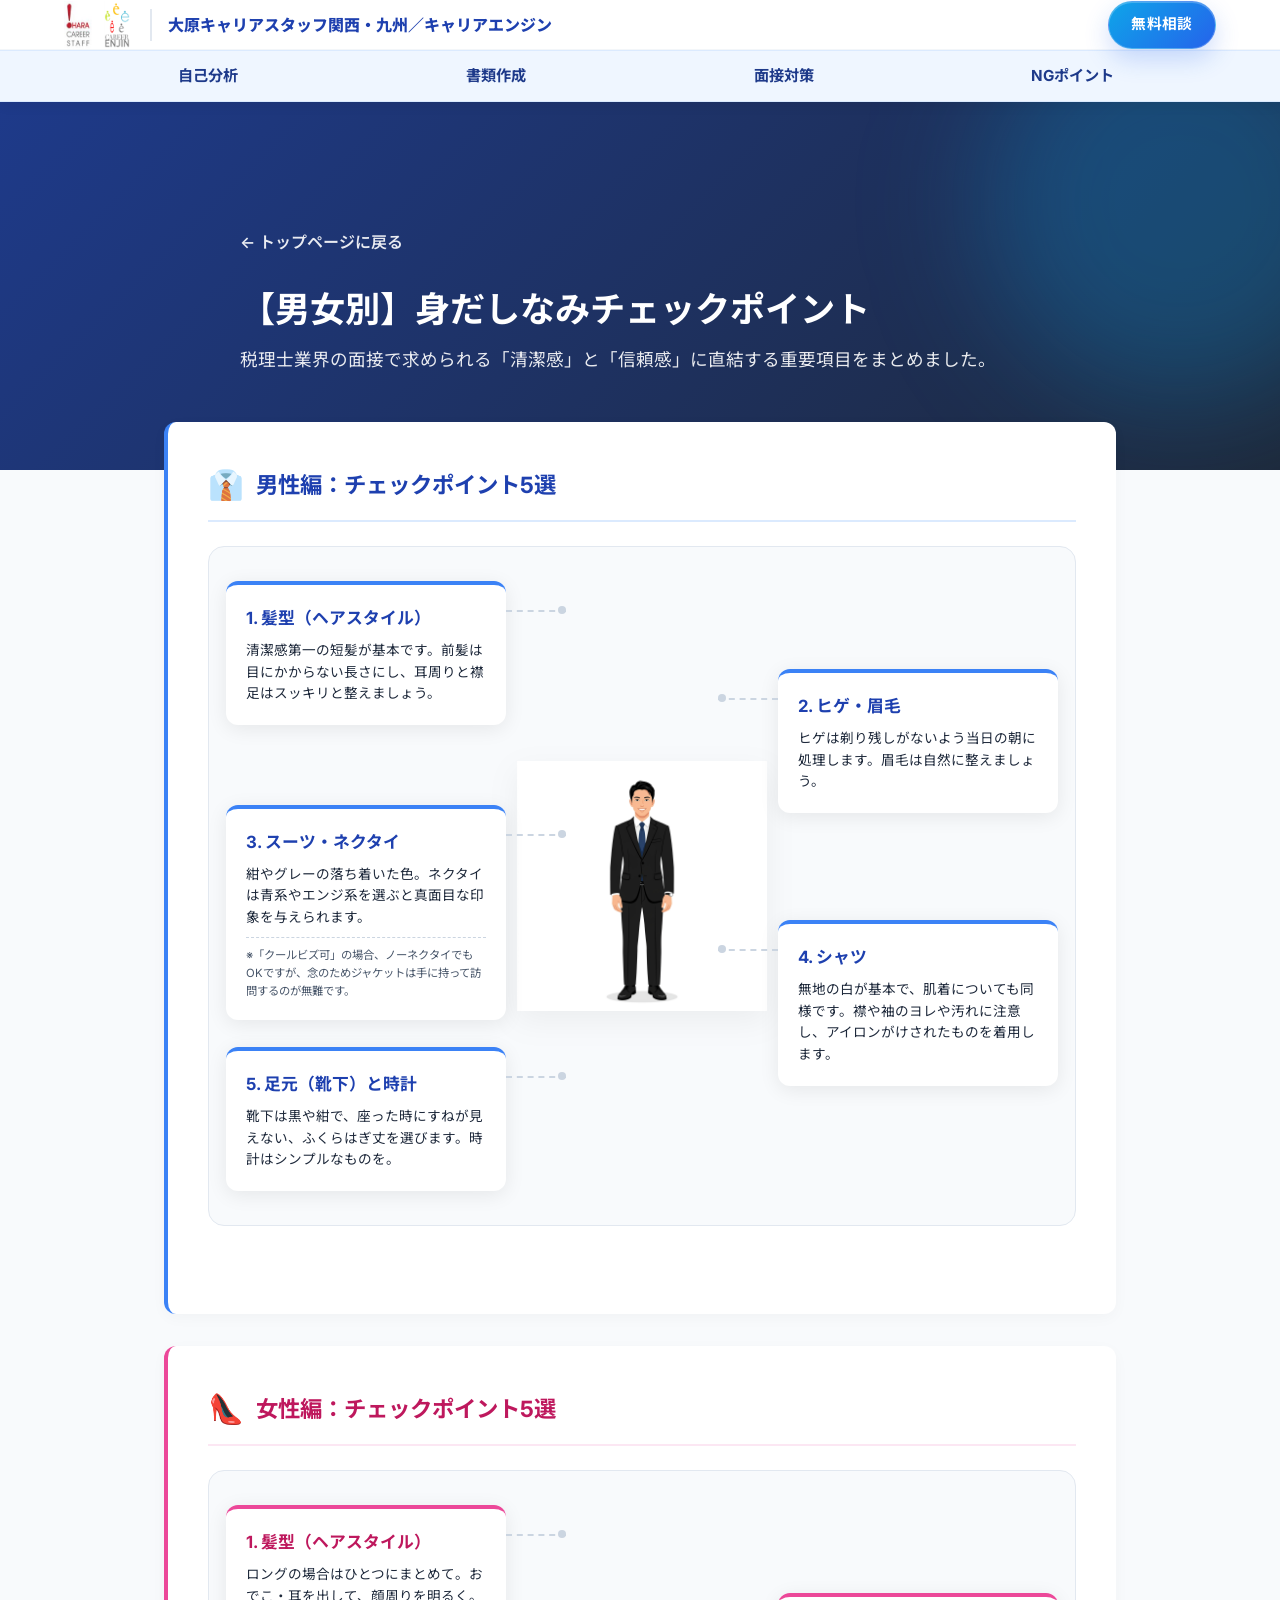
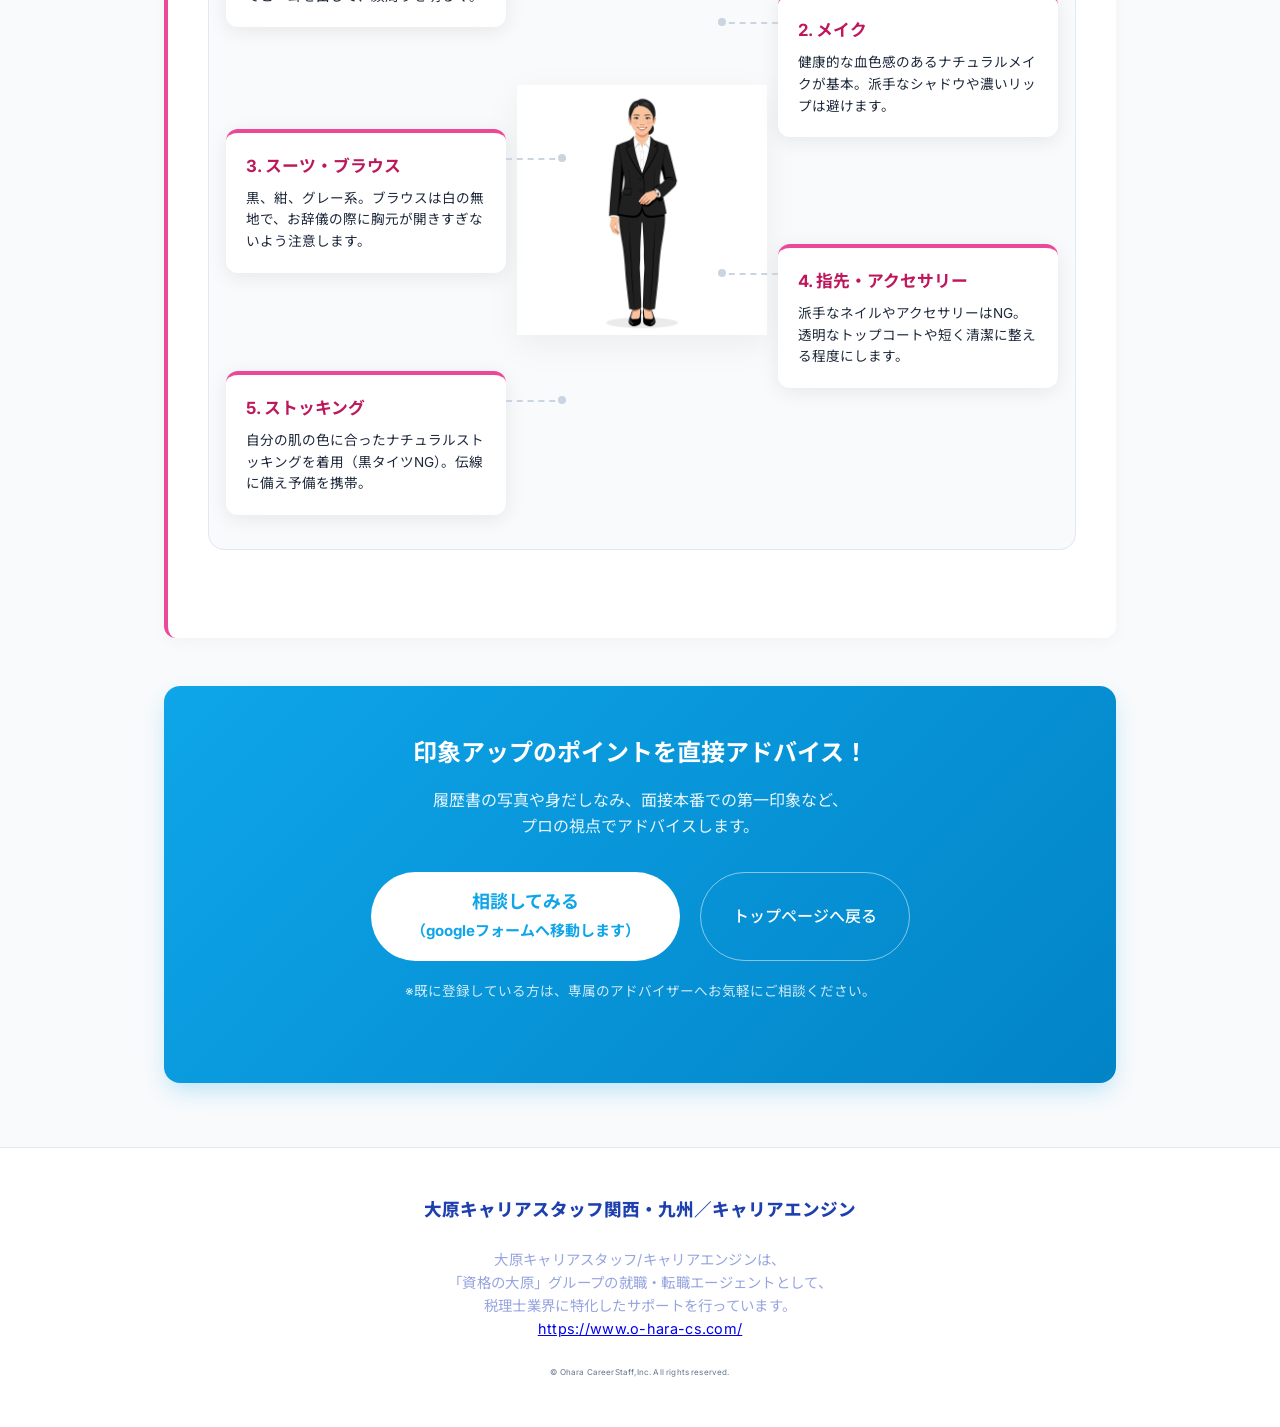
==== commit 5e97fe99: "260514" ====
--- a/grooming.html
+++ b/grooming.html
@@ -237,7 +237,7 @@
                 <p>履歴書の写真や身だしなみ、面接本番での第一印象など、<br>プロの視点でアドバイスします。</p>
                 <div class="cta-button-group">
                     <a href="https://forms.gle/dcQ6YTWi9saDiAF29" class="cta-button"
-                        style="text-decoration: none; display: inline-block;">相談してみる</a>
+                        style="text-decoration: none; display: inline-block;">相談してみる<br><small>（googleフォームへ移動します）</small></a>
                     <a href="index.html" class="cta-button-subtle">トップページへ戻る</a>
                 </div>
                 <p style="font-size: 0.85rem; margin-top: 1.25rem; opacity: 0.8;">※既に登録している方は、専属のアドバイザーへお気軽にご相談ください。</p>
